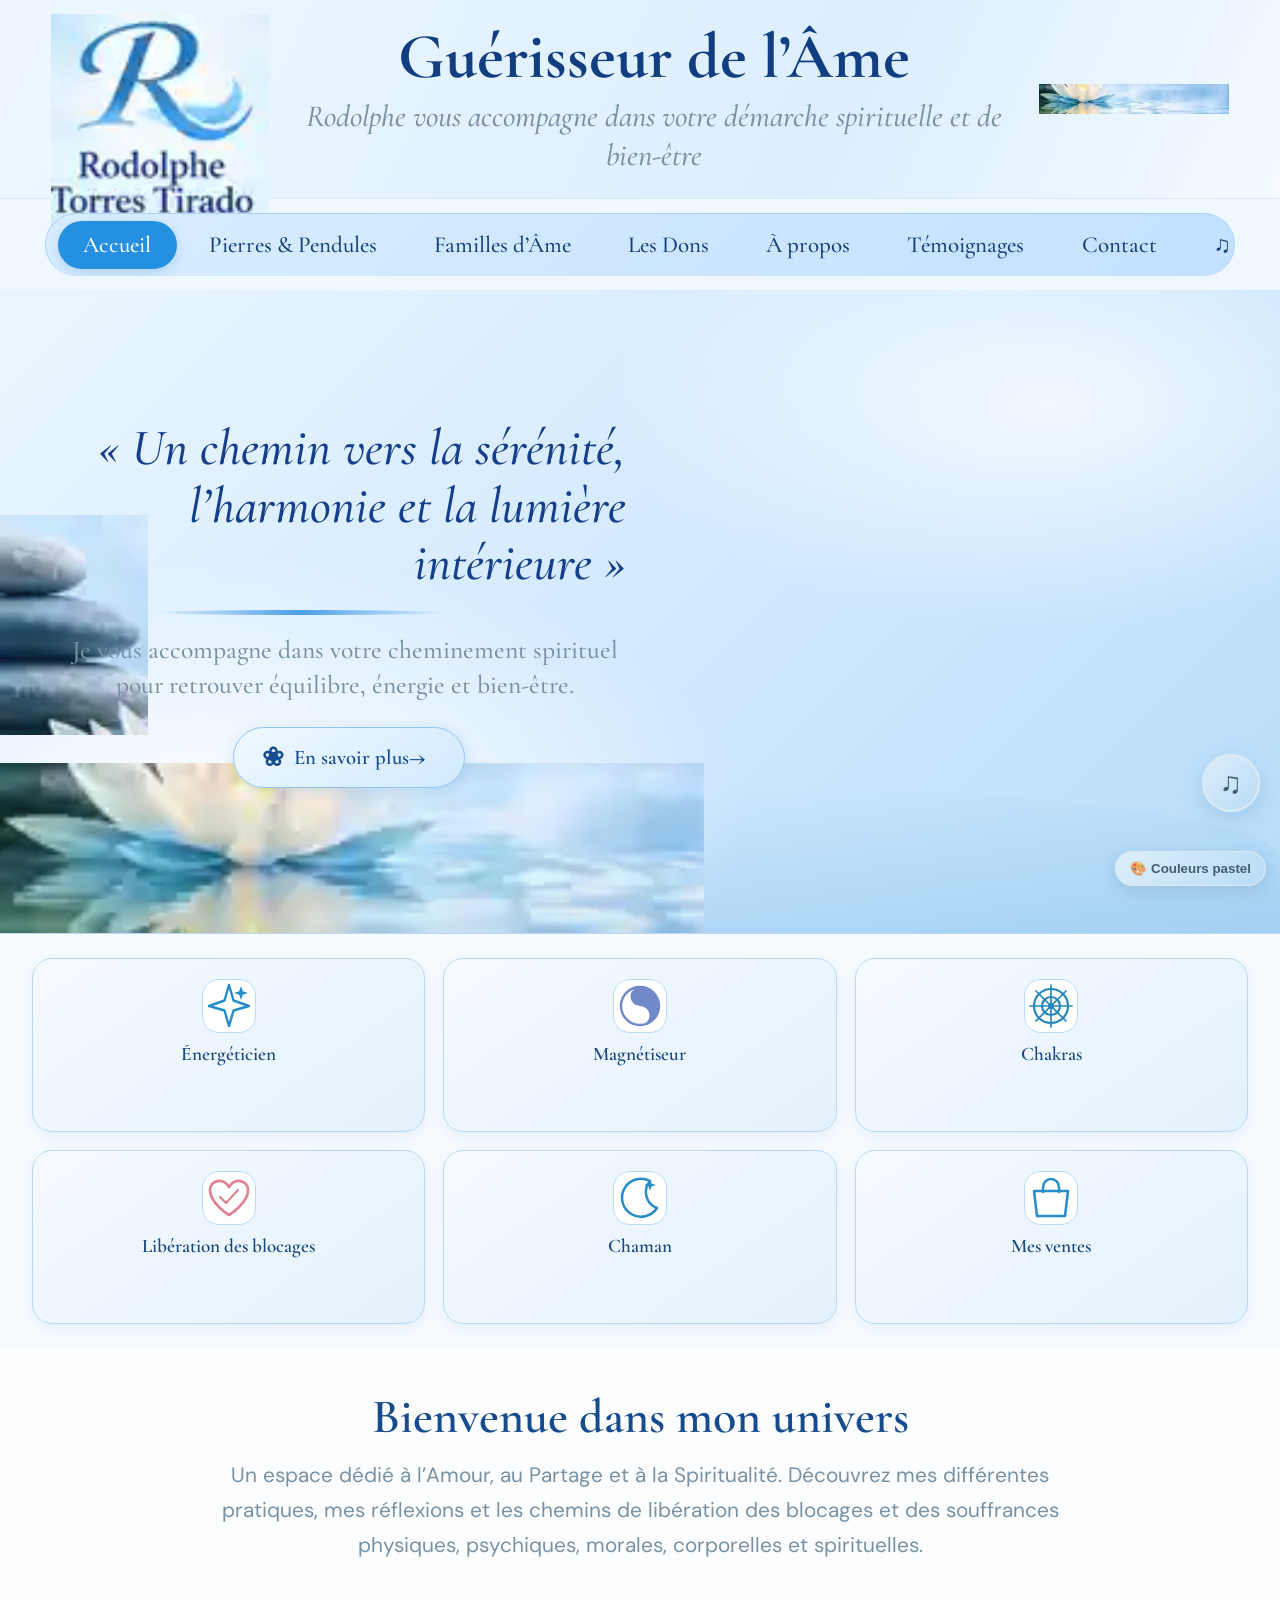
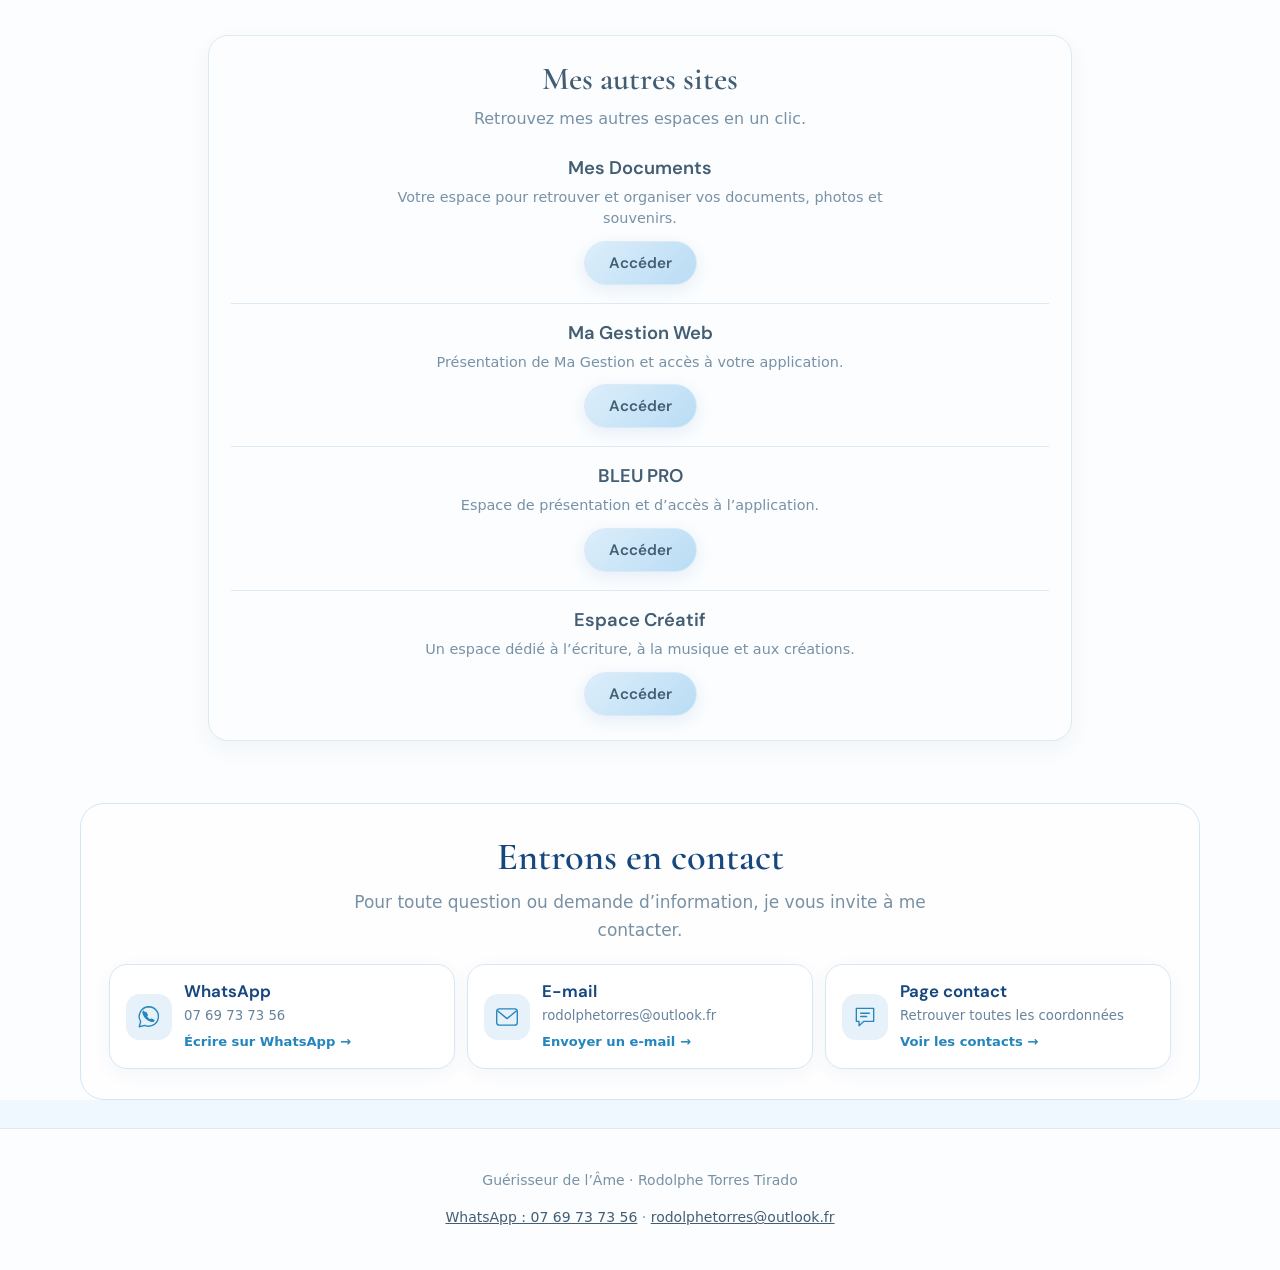
==== index.html @ 738263b4 "Supprimer le trait sous la navigation d’accueil" ====
<!doctype html>
<html lang="fr">
<head>
  <meta charset="utf-8">
  <meta name="viewport" content="width=device-width, initial-scale=1, viewport-fit=cover">
  <meta name="theme-color" content="#e8f4ff">
  <title>Guérisseur de l’Âme — Rodolphe Torres Tirado</title>
  <meta name="description" content="Rodolphe Torres Tirado — accompagnement énergétique et spirituel, magnétisme, chakras et libération des blocages.">
  <link rel="preconnect" href="https://fonts.googleapis.com">
  <link rel="preconnect" href="https://fonts.gstatic.com" crossorigin>
  <link href="https://fonts.googleapis.com/css2?family=Cormorant+Garamond:wght@400;500;600;700&family=DM+Sans:wght@400;500;600;700&display=swap" rel="stylesheet">
  <style>
:root{--bg:#f7fafc;--p1:#eaf3fa;--p2:#d6e8f6;--p3:#b9d6ee;--card:#fff;--tx:#46535e;--mu:#7a8c9a;--bd:#dde8f0;--dk:#3a4955}
*{box-sizing:border-box}html{scroll-behavior:smooth}
body{margin:0;font:17px/1.65 -apple-system,system-ui,"Segoe UI",sans-serif;color:var(--tx);background:var(--bg)}
h1,h2,h3{font-family:Georgia,"Times New Roman",serif;color:var(--tx);line-height:1.2;font-weight:600}
h1{font-size:2.1rem;margin:.2em 0 .4em}h2{font-size:1.6rem}h3{font-size:1.25rem;margin:.2em 0}
.lead{font-family:Georgia,"Times New Roman",serif;font-style:italic;font-size:1.3rem;color:var(--mu)}
.top{position:sticky;top:0;z-index:5;display:flex;align-items:center;gap:10px;padding:8px 14px;background:rgba(255,255,255,.95);border-bottom:1px solid var(--bd)}
.top img{height:46px;width:auto;display:block;flex:none}
.top nav{display:flex;gap:6px;overflow-x:auto;white-space:nowrap;scrollbar-width:none}
.top nav a{flex:none;padding:6px 14px;border-radius:999px;background:var(--p1);color:var(--tx);text-decoration:none;font-size:14px}
.top nav a:hover{background:var(--p3)}
.hero{text-align:center;padding:44px 20px 52px;background:linear-gradient(180deg,var(--p2),var(--p1))}
.herologo{width:min(80%,320px);height:auto;display:block;margin:0 auto 14px;background:#fff;border-radius:18px;padding:10px}
.hero h1{font-size:clamp(1.9rem,6vw,2.8rem)}
.hero .lead{max-width:640px;margin:10px auto}
.lotus{color:var(--mu);font-size:1.8rem}
.pastilles{display:flex;flex-wrap:wrap;justify-content:center;gap:18px;margin:30px auto;max-width:900px}
.pastille{width:130px;text-decoration:none;color:var(--tx);font-family:Georgia,serif;font-size:1.1rem;font-weight:600;line-height:1.15}
.pastille span{display:flex;align-items:center;justify-content:center;width:96px;height:96px;margin:0 auto 8px;border-radius:50%;font-size:2.3rem;color:var(--dk);background:var(--p3);border:4px solid #fff;box-shadow:0 4px 14px rgba(58,73,85,.12)}
.btn{display:inline-block;padding:12px 28px;border-radius:999px;background:var(--p3);color:var(--dk);text-decoration:none;font-weight:600;font-size:1.05rem}
.contactbar{display:inline-flex;flex-wrap:wrap;gap:6px 22px;justify-content:center;background:#fff;border:1px solid var(--bd);border-radius:20px;padding:12px 24px;margin-top:22px;font-size:1rem}
.contactbar a{color:var(--tx);text-decoration:none}
.closing{margin-top:30px;color:var(--tx);font-family:Georgia,serif;font-style:italic;font-size:1.5rem}
.wrap{max-width:820px;margin:0 auto;padding:28px 18px 50px}
.card{background:var(--card);border:1px solid var(--bd);border-radius:16px;padding:18px 20px;margin:14px 0}
.grid{display:grid;grid-template-columns:repeat(auto-fill,minmax(250px,1fr));gap:12px}
.grid .card{margin:0}
.band{background:var(--p1);border:1px solid var(--bd);color:var(--tx);border-radius:20px;padding:18px 22px;margin:18px 0}
.band h2,.band h3{color:var(--tx)}
.center{text-align:center}
a{color:var(--dk)}
footer{text-align:center;color:var(--mu);font-size:14px;padding:26px 16px;border-top:1px solid var(--bd);background:var(--bg)}
footer a{color:var(--tx)}

.color-system{max-width:820px;margin:28px auto;padding:22px;background:var(--card);border:1px solid var(--bd);border-radius:20px}.color-system h2{margin:0 0 8px}.color-system p{margin:0 0 14px;color:var(--mu)}.color-system label{display:block;margin:10px 0 4px;font-size:14px;color:var(--tx)}.color-system input{width:100%;max-width:360px;padding:10px 12px;border:1px solid var(--bd);border-radius:10px;font:inherit}.color-system button{padding:10px 16px;border:0;border-radius:999px;background:var(--p3);color:var(--dk);font:inherit;font-weight:600;cursor:pointer}.color-system button:hover{filter:brightness(.96)}.color-system #sign-out{margin-top:10px}.swatches{display:flex;gap:12px;margin-top:6px}.swatch{width:38px;height:38px;border:2px solid transparent;border-radius:50%;background:var(--swatch);cursor:pointer}.swatch:hover{transform:scale(1.08)}.swatch[aria-pressed="true"]{border-color:var(--dk)}.system-status{margin-top:12px;font-size:14px;color:var(--mu)}


/* Identité visuelle pastel approuvée — présentation uniquement, sans retirer le contenu. */
body{background:radial-gradient(ellipse at 12% 5%,#fff 0%,#f2f8ff 38%,#e8f4fd 100%);color:var(--tx)}
.top{padding:10px clamp(12px,3vw,34px);gap:18px;background:rgba(250,253,255,.96);border-bottom:1px solid #d6e8f6;box-shadow:0 4px 18px rgba(48,91,130,.06)}
.top img{height:52px;max-width:84px;object-fit:contain}
.top nav{gap:8px;align-items:center}
.top nav a{padding:9px 16px;border:1px solid transparent;transition:background .18s,transform .18s,border-color .18s}
.top nav a:hover{background:#c9e3f8;border-color:#b9d8f2;transform:translateY(-1px)}
.hero{position:relative;overflow:hidden;padding:clamp(34px,6vw,72px) 20px 58px;background:radial-gradient(ellipse at 8% 88%,rgba(255,255,255,.95),transparent 30%),radial-gradient(ellipse at 95% 15%,rgba(255,255,255,.8),transparent 30%),linear-gradient(180deg,#d9edfc 0%,#edf7ff 58%,#dceffc 100%);border-bottom:1px solid #cfe5f6}
.hero h1{font-family:"Cormorant Garamond",Georgia,serif;font-size:clamp(2.4rem,7vw,4.4rem);color:#164d8b;letter-spacing:.01em}
.hero-sous-titre{font-family:"Cormorant Garamond",Georgia,serif!important;color:#285d98!important}
.hero .lead{font-size:clamp(1.2rem,3vw,1.65rem);color:#426d98}
.herologo{width:min(72%,350px);max-height:140px;object-fit:contain;background:transparent;border-radius:0;padding:0;filter:drop-shadow(0 5px 8px rgba(43,99,150,.08))}
.lotus{font-size:2.5rem;color:#3d91cf;text-shadow:0 3px 12px rgba(72,150,210,.16)}
.pastilles{gap:16px;margin:30px auto}
.pastille{width:142px;color:#245a8e;transition:transform .18s}
.pastille:hover{transform:translateY(-4px)}
.pastille span{width:102px;height:102px;font-size:2.5rem;color:#2479b8;background:linear-gradient(145deg,#fff,#d8ecfb);border:1px solid #b9dafa;box-shadow:0 8px 22px rgba(47,113,166,.12)}
.btn,.duo-btn{background:linear-gradient(135deg,#d7edfc,#b9dcf5);border:1px solid #a9d2f3;box-shadow:0 5px 16px rgba(43,112,171,.10);transition:transform .18s,box-shadow .18s}
.btn:hover,.duo-btn:hover{transform:translateY(-2px);box-shadow:0 8px 20px rgba(43,112,171,.16)}
.contactbar{border-color:#d5e8f6;box-shadow:0 6px 20px rgba(45,99,145,.06)}
.card,.band,.duo-card,.color-system{border-radius:24px;box-shadow:0 8px 24px rgba(44,91,133,.07)}
.card{border-color:#d9eaf6}
.band{background:linear-gradient(135deg,#edf7ff,#e2f1fc)}
.wrap h1{font-family:"Cormorant Garamond",Georgia,serif;color:#20578e;font-size:clamp(2.3rem,5vw,3.3rem)}
.wrap .lead{color:#5d83a6}
footer{background:rgba(246,251,255,.94);border-color:#d5e8f6}

/* Pop-up Mon Espace Musique */
.music-float{position:fixed;right:18px;bottom:82px;z-index:10001;width:62px;height:62px;border:2px solid #fff;border-radius:50%;background:linear-gradient(145deg,#4ba4e6,#1678c8);color:#fff;font-size:32px;line-height:1;box-shadow:0 7px 22px rgba(32,115,187,.3);cursor:pointer;display:grid;place-items:center}
.music-float:hover{transform:translateY(-2px);filter:brightness(1.04)}
.music-modal[hidden]{display:none}
.music-modal{position:fixed;inset:0;z-index:10002;display:grid;place-items:center;padding:18px}
.music-backdrop{position:absolute;inset:0;width:100%;height:100%;border:0;background:rgba(35,67,100,.42);backdrop-filter:blur(3px);cursor:pointer}
.music-modal-card{position:relative;z-index:1;width:min(760px,100%);max-height:min(90vh,900px);overflow:auto;border:1px solid #b9d8f1;border-radius:28px;background:linear-gradient(145deg,#f8fcff,#e4f2ff);box-shadow:0 24px 70px rgba(22,67,112,.3);padding:22px}
.music-modal-head{display:flex;align-items:center;justify-content:space-between;gap:12px;padding-bottom:14px;border-bottom:1px solid #c9e1f6}
.music-modal-head h2{margin:0;font:700 clamp(1.4rem,4vw,2rem)/1.2 "Cormorant Garamond",Georgia,serif;color:#174e8a}
.music-modal-head h2 span{color:#268bd1;font-size:1.35em;margin-right:8px}
.music-close{flex:none;width:42px;height:42px;border:0;border-radius:50%;background:#77b7e9;color:#fff;font-size:30px;line-height:1;cursor:pointer}
.music-modal-subtitle{text-align:center;margin:14px 0;color:#315f91;font:italic 1.2rem "Cormorant Garamond",Georgia,serif}
.music-modal-frame{display:block;width:100%;height:min(62vh,600px);min-height:360px;border:1px solid #d2e5f5;border-radius:18px;background:#fff}
.music-modal-footer{display:flex;justify-content:center;padding-top:16px}
.music-modal-link{display:inline-block;padding:12px 22px;border-radius:999px;background:#c9e4f8;color:#1f5a91;text-decoration:none;font-weight:600;border:1px solid #b3d8f2}
.music-modal-link:hover{background:#b9dcf5}
body.music-modal-open{overflow:hidden}
@media(max-width:700px){.top{align-items:flex-start;flex-direction:column;gap:8px}.top img{height:42px}.top nav{width:100%;padding-bottom:3px}.top nav a{padding:7px 12px;font-size:13px}.hero{padding:30px 14px 40px}.music-float{right:14px;bottom:78px;width:56px;height:56px}.music-modal{padding:10px}.music-modal-card{padding:14px;border-radius:20px}.music-modal-frame{height:62vh;min-height:300px}.music-modal-head h2{font-size:1.35rem}}

/* Recomposition fidèle à la maquette d’origine : lotus, accueil à gauche, nom intégré au logo. */
.top{display:flex;flex-direction:row;align-items:center;justify-content:space-between;gap:20px;padding:10px clamp(14px,3vw,42px);background:#f8fcff;border-bottom:1px solid #cfe4f6;box-shadow:none}
.top .brand-lockup{display:block;flex:0 0 auto;line-height:0}
.top .brand-lockup img{display:block;width:clamp(210px,23vw,300px);height:auto;max-width:100%;object-fit:contain}
.top nav{flex:1;justify-content:flex-end;gap:8px;overflow-x:auto}
.top nav a{padding:9px 16px;border:1px solid #d5e7f7;background:#f3f8ff;color:#143f77;font-family:"Cormorant Garamond",Georgia,serif;font-size:16px;box-shadow:0 2px 6px rgba(49,104,161,.08)}
.top nav a:first-child{background:#3996df;color:#fff;border-color:#3996df}
.hero-main{position:relative;isolation:isolate;overflow:hidden;padding:0 0 34px;background:#eaf6ff;border-bottom:1px solid #c6e2f5;text-align:center}
.hero-scenery{position:absolute;inset:0;z-index:-1;overflow:hidden}
.hero-scenery img{width:100%;height:100%;object-fit:cover;object-position:center 45%;opacity:.94}
.hero-title{position:relative;padding:14px 18px 0;background:linear-gradient(180deg,rgba(248,252,255,.92),rgba(248,252,255,.12))}
.hero-title h1{margin:0;color:#153e77;font:500 clamp(2.6rem,6.5vw,5.1rem)/1.08 "Cormorant Garamond",Georgia,serif;letter-spacing:-.02em}
.hero-title .hero-sous-titre{margin:8px 0 0;color:#143f77;font:italic 500 clamp(1.25rem,3vw,2.1rem)/1.3 "Cormorant Garamond",Georgia,serif}
.hero-layout{display:grid;grid-template-columns:minmax(0,1.15fr) minmax(0,.85fr);gap:20px;align-items:start;max-width:1480px;margin:0 auto;padding:0 clamp(20px,4vw,60px)}
.welcome-panel{padding:clamp(20px,3.8vw,54px) 0 0;text-align:left}
.welcome-panel h2{display:flex;align-items:center;gap:14px;margin:0 0 8px;color:#153f7c;font:500 clamp(2.5rem,5vw,4.2rem)/1.1 "Cormorant Garamond",Georgia,serif}
.welcome-lotus{font-size:.72em;color:#3d9bdb}
.welcome-panel>p{margin:0 0 22px;color:#143f77;font:italic 500 clamp(1.25rem,2.6vw,2rem)/1.35 "Cormorant Garamond",Georgia,serif}
.service-cards{display:grid;grid-template-columns:repeat(4,minmax(0,1fr));gap:12px}
.service-card{min-height:150px;display:flex;flex-direction:column;align-items:center;justify-content:center;gap:8px;padding:12px 8px;border:1px solid #9dcaf3;border-radius:20px;background:rgba(250,253,255,.86);color:#153f7c;text-align:center;text-decoration:none;font:500 clamp(1rem,1.8vw,1.45rem)/1.15 "Cormorant Garamond",Georgia,serif;box-shadow:none}
.service-card:hover{background:#fff;border-color:#5ba9e8}
.service-symbol{display:flex;align-items:center;justify-content:center;width:78px;height:78px;color:#168cc8;font-size:3.3rem;line-height:1}
.yin-symbol{color:#174c9c}.chakra-symbol{color:#267fce}.spiral-symbol{color:#349bd5;font-size:4rem}
.hero-extra-links{display:flex;flex-wrap:wrap;gap:10px;margin-top:16px}
.hero-extra-links a{padding:6px 14px;border:1px solid #b7d9f3;border-radius:999px;background:rgba(255,255,255,.8);color:#174e8a;text-decoration:none;font-size:14px}
.hero-quote{padding:clamp(32px,8vw,110px) 0 0;text-align:right}
.hero-quote p{margin:0;color:#153f77;font:italic 500 clamp(1.7rem,3.5vw,3rem)/1.25 "Cormorant Garamond",Georgia,serif}
.hero-main .contactbar{margin-top:24px;background:rgba(252,254,255,.88);border-color:#b9d8f1;box-shadow:none}
.hero-main .closing{margin:22px 18px 0;color:#174e8a;font:italic 500 clamp(1.25rem,3vw,2.2rem)/1.25 "Cormorant Garamond",Georgia,serif}
.music-modal-card{width:min(650px,100%);padding:0;overflow:hidden;border:1px solid #9dcaf3;border-radius:24px;background:#f8fcff;box-shadow:0 18px 48px rgba(32,87,143,.22)}
.music-modal-head{padding:14px 20px;background:#e0efff;border:0}
.music-modal-head h2{color:#1264bc;font-size:clamp(1.45rem,4vw,2.2rem)}
.music-close{background:#1559a3;width:40px;height:40px}
.music-popup-intro{display:grid;grid-template-columns:150px 1fr;gap:20px;align-items:center;margin:14px 18px;padding:0;background:#fff;border-radius:16px}
.music-popup-intro img{display:block;width:150px;height:150px;object-fit:cover;border-radius:6px}
.music-popup-intro p{margin:0;padding:12px;color:#153f77;text-align:center;font:italic 500 clamp(1.25rem,3vw,2rem)/1.25 "Cormorant Garamond",Georgia,serif}
.music-modal-frame{width:calc(100% - 36px);height:250px;min-height:220px;margin:0 18px;border:0;border-radius:12px;background:#fff}
.music-modal-slogan{margin:14px 20px 0;padding:12px 0;border-top:1px solid #c6e2f5;border-bottom:1px solid #c6e2f5;color:#153f77;text-align:center;font:italic 500 1.25rem "Cormorant Garamond",Georgia,serif}
.music-modal-slogan span{display:block;margin-top:5px;color:#3c9bdb;font-size:1.6rem}
.music-modal-footer{padding:14px}
.music-modal-link{padding:9px 22px;background:#fff;border-color:#4b9fe0;color:#1559a3;cursor:pointer}
@media(max-width:900px){.top{align-items:flex-start;flex-direction:column;gap:8px}.top .brand-lockup img{width:min(260px,80vw)}.top nav{width:100%;justify-content:flex-start}.hero-layout{grid-template-columns:1fr;gap:0}.welcome-panel{padding-top:22px}.hero-quote{padding:20px 0 0;text-align:center}.hero-quote p br{display:none}.service-cards{grid-template-columns:repeat(2,minmax(0,1fr))}.service-card{min-height:125px}.hero-scenery img{object-position:30% center}}
@media(max-width:520px){.hero-title{padding-top:20px}.hero-title h1{font-size:2.6rem}.hero-title .hero-sous-titre{font-size:1.35rem}.hero-layout{padding:0 15px}.welcome-panel h2{font-size:2.7rem}.welcome-panel>p{font-size:1.35rem}.service-symbol{width:58px;height:58px;font-size:2.6rem}.service-card{min-height:112px;border-radius:15px}.hero-quote p{font-size:1.65rem}.music-modal{padding:8px}.music-modal-card{border-radius:18px}.music-modal-head{padding:12px}.music-popup-intro{grid-template-columns:94px 1fr;gap:8px;margin:10px}.music-popup-intro img{width:94px;height:94px}.music-popup-intro p{font-size:1.18rem;padding:6px}.music-modal-frame{width:calc(100% - 20px);height:220px;min-height:180px;margin:0 10px}.music-modal-slogan{font-size:1.05rem;margin:10px 12px 0}}

/* Reconstruction basée sur la maquette photographique bleue d’origine. */
body{background:#e8f4ff;color:#143d78}
.brand-header{display:grid;grid-template-columns:210px minmax(0,1fr) 190px;align-items:center;gap:22px;padding:12px clamp(18px,4vw,60px);background:linear-gradient(115deg,#eef7ff,#dceeff 65%,#f4faff);border-bottom:1px solid #b8d8f6}
.brand-mark{display:block;width:190px;height:190px;max-height:190px;line-height:0}
.brand-mark img{width:100%;height:100%;object-fit:contain;display:block}
.brand-heading{text-align:center}
.brand-heading h1{margin:0;color:#113e80;font:700 clamp(2.4rem,5vw,4.6rem)/1.05 "Cormorant Garamond",Georgia,serif}
.brand-heading p{margin:8px 0 0;color:#164b91;font:italic 500 clamp(1.25rem,2.7vw,2.2rem)/1.25 "Cormorant Garamond",Georgia,serif}
.brand-lotus{width:185px;height:92px;object-fit:cover;object-position:left center;mix-blend-mode:multiply;border-radius:10px}
.site-nav{display:flex;align-items:center;justify-content:space-around;gap:6px;margin:12px clamp(14px,3.5vw,52px);padding:8px;border:1px solid #a8d1fa;border-radius:999px;background:linear-gradient(135deg,#d9edff,#c2e0ff);box-shadow:0 6px 18px rgba(32,105,182,.12);overflow-x:auto;white-space:nowrap}
.site-nav a{flex:none;padding:10px clamp(12px,2vw,26px);border-radius:999px;color:#143d78;text-decoration:none;font:500 clamp(1rem,1.8vw,1.45rem) "Cormorant Garamond",Georgia,serif}
.site-nav a.active{background:#258fe0;color:white;box-shadow:0 4px 12px rgba(24,113,193,.2)}
.site-nav a:hover{background:#eaf5ff}
.construction-banner{margin:12px clamp(14px,3.5vw,52px);padding:14px 18px;border-radius:20px;background:#c7e2ff;color:#103e80;text-align:center;font:500 clamp(1rem,2vw,1.3rem) "Cormorant Garamond",Georgia,serif}
.hero-main{position:relative;isolation:isolate;overflow:hidden;padding:0;min-height:500px;background:linear-gradient(130deg,#d3eaff 0%,#e8f5ff 50%,#c6e4ff 100%);border-bottom:1px solid #b9d8f6}
.hero-main:before{content:"";position:absolute;inset:0;z-index:-2;background:radial-gradient(ellipse at 30% 20%,rgba(255,255,255,.92),transparent 40%),radial-gradient(ellipse at 85% 50%,rgba(111,180,236,.24),transparent 44%),linear-gradient(180deg,#eaf5ff,#b8ddff)}
.hero-main:after{content:"";position:absolute;left:0;right:0;bottom:0;height:150px;z-index:-1;background:linear-gradient(180deg,transparent,rgba(81,163,220,.2));border-radius:50% 50% 0 0}
.hero-scene-images{position:absolute;inset:0;z-index:-1;pointer-events:none}
.scene-stones{position:absolute;left:0;top:24%;width:130px;height:190px;object-fit:cover;object-position:left center;opacity:.95}
.scene-lotus{position:absolute;left:0;bottom:0;width:min(56vw,780px);height:145px;object-fit:cover;object-position:left bottom;opacity:.95}
.hero-content{display:grid;grid-template-columns:minmax(0,1fr) minmax(280px,.82fr);gap:30px;align-items:center;max-width:1450px;min-height:500px;margin:0 auto;padding:36px clamp(22px,5vw,72px) 140px}
.hero-copy{text-align:center;max-width:760px;margin:0 auto}
.hero-quote{margin:0;color:#153f8b;font:italic 500 clamp(2rem,4.3vw,3.8rem)/1.18 "Cormorant Garamond",Georgia,serif}
.quote-underline{width:42%;height:5px;margin:20px auto;background:linear-gradient(90deg,transparent,#4b9fe9,transparent);border-radius:50%}
.hero-description{margin:18px 0 24px;color:#143f7b;font:500 clamp(1.15rem,2.2vw,1.8rem)/1.4 "Cormorant Garamond",Georgia,serif}
.hero-learn{display:inline-flex;align-items:center;padding:14px 28px;border:1px solid #8fc4f7;border-radius:999px;background:linear-gradient(145deg,#eff8ff,#d2eaff);color:#164d91;text-decoration:none;font:600 1.25rem "Cormorant Garamond",Georgia,serif;box-shadow:0 5px 16px rgba(41,117,185,.18)}
.hero-learn span{font-size:1.6rem;margin-right:10px}
.hero-music-callout{align-self:center;text-align:center;padding:24px;border:1px solid #b5d9fa;border-radius:26px;background:rgba(235,246,255,.68);box-shadow:0 10px 24px rgba(37,103,166,.08)}
.hero-music-callout p{margin:0 0 16px;color:#16478c;font:italic 500 1.8rem/1.3 "Cormorant Garamond",Georgia,serif}
.music-inline-open{padding:12px 20px;border:1px solid #9acaf5;border-radius:999px;background:#d7ebff;color:#164d91;font:600 1rem "Cormorant Garamond",Georgia,serif;cursor:pointer}
.service-section{display:grid;grid-template-columns:repeat(4,minmax(0,1fr));gap:16px;margin:0;padding:24px clamp(16px,3.5vw,52px);background:linear-gradient(180deg,#eaf5ff,#dceeff)}
.service-card{display:flex;flex-direction:row;align-items:center;gap:16px;min-height:135px;padding:18px;border:1px solid #bddcff;border-radius:24px;background:linear-gradient(145deg,#eef7ff,#dceeff);color:#123f83;text-decoration:none;box-shadow:0 4px 14px rgba(40,108,177,.07)}
.service-card:hover{background:#f7fbff;border-color:#86bff3;transform:translateY(-2px)}
.service-icon{flex:none;width:72px;text-align:center;color:#238fd4;font-size:3.4rem;line-height:1}
.service-card:nth-child(2) .service-icon{color:#8e9be9}.service-card:nth-child(3) .service-icon{color:#173e9b}.service-card:nth-child(4) .service-icon{color:#3a9fe1;font-size:4rem}
.service-title{display:block;font:600 clamp(1.15rem,2vw,1.65rem)/1.15 "Cormorant Garamond",Georgia,serif}
.service-description{display:block;margin-top:6px;color:#174b8d;font:500 clamp(.95rem,1.5vw,1.2rem)/1.2 "Cormorant Garamond",Georgia,serif}
.service-extra{min-height:90px;justify-content:center}
.music-float{right:18px;top:310px;bottom:auto;width:68px;height:68px;border:3px solid #fff;background:linear-gradient(145deg,#44a6ed,#1674ca);font-size:35px;box-shadow:0 8px 22px rgba(22,112,192,.35)}
.music-float:after{content:"";position:absolute;left:-100px;top:20px;width:75px;height:30px;border-top:3px solid #278de1;border-radius:50%;transform:rotate(-18deg)}
.music-modal-card{width:min(650px,100%);padding:0;overflow:hidden;border:1px solid #a8d1f6;border-radius:24px;background:#f8fcff;box-shadow:0 20px 60px rgba(20,77,142,.3)}
.music-modal-head{padding:14px 20px;background:linear-gradient(90deg,#dceeff,#f3f9ff);border-bottom:1px solid #c6e2fb}
.music-modal-head h2{color:#123f84;font:700 clamp(1.45rem,3.5vw,2.15rem)/1.2 "Cormorant Garamond",Georgia,serif}
.music-modal-head h2 span{color:#1e8fe0}
.music-close{background:#7db9ef;color:#fff}
.music-modal-subtitle{margin:14px;color:#164b90;font:italic 500 1.3rem "Cormorant Garamond",Georgia,serif}
.music-track-preview{display:grid;grid-template-columns:150px minmax(0,1fr);gap:18px;align-items:center;margin:14px 18px;padding:12px;border-radius:16px;background:#fff}
.music-track-preview img{width:150px;height:150px;object-fit:cover;border-radius:12px}
.music-track-preview h3{margin:0;color:#123f84;font:700 1.6rem "Cormorant Garamond",Georgia,serif}
.music-track-preview p{margin:4px 0 12px;color:#164b90;font:1rem "Cormorant Garamond",Georgia,serif}
.track-line{height:6px;border-radius:999px;background:#d4e5f7;overflow:hidden}.track-line span{display:block;width:24%;height:100%;border-radius:999px;background:#278fe1}
.track-time{display:flex;justify-content:space-between;margin-top:5px;color:#123f84;font-size:12px}
.music-modal-frame{width:calc(100% - 36px);height:220px;min-height:180px;margin:0 18px;border:1px solid #c7e0f7;border-radius:14px;background:#fff}
.music-modal-footer{padding:14px;background:#e0efff}
.music-modal-link{padding:10px 20px;background:#d1e8ff;border-color:#a9d2f5;color:#164d91;font:500 1.15rem "Cormorant Garamond",Georgia,serif}
@media(max-width:1000px){.brand-header{grid-template-columns:150px minmax(0,1fr) 120px;gap:12px;padding:10px 16px}.brand-mark{width:145px;height:145px}.brand-lotus{width:120px;height:70px}.site-nav{justify-content:flex-start}.hero-content{grid-template-columns:1fr minmax(260px,.8fr);gap:16px;padding-left:22px;padding-right:22px}.service-section{grid-template-columns:repeat(2,minmax(0,1fr))}}
@media(max-width:650px){.brand-header{grid-template-columns:92px minmax(0,1fr);gap:10px;padding:8px 12px}.brand-mark{width:90px;height:90px}.brand-heading h1{font-size:2rem}.brand-heading p{font-size:1.1rem}.brand-lotus{display:none}.site-nav{margin:8px 10px;padding:5px}.site-nav a{font-size:1rem;padding:8px 13px}.construction-banner{margin:8px 10px;padding:10px;border-radius:14px;font-size:.95rem}.hero-content{grid-template-columns:1fr;min-height:600px;padding:32px 16px 140px}.hero-quote{font-size:2.1rem}.hero-description{font-size:1.25rem}.hero-music-callout{max-width:340px;margin:0 auto;padding:16px}.hero-music-callout p{font-size:1.45rem}.scene-stones{width:70px;height:110px;top:auto;bottom:110px}.scene-lotus{width:100%;height:100px}.service-section{grid-template-columns:1fr 1fr;gap:10px;padding:14px 10px}.service-card{min-height:115px;flex-direction:column;gap:6px;padding:12px 8px;text-align:center;border-radius:18px}.service-icon{width:auto;font-size:2.5rem}.service-title{font-size:1.15rem}.service-description{font-size:.9rem}.service-extra{min-height:85px}.music-float{top:auto;bottom:22px;right:14px;width:58px;height:58px}.music-float:after{display:none}.music-modal{padding:8px}.music-modal-card{border-radius:18px}.music-modal-head{padding:12px}.music-track-preview{grid-template-columns:85px minmax(0,1fr);gap:10px;margin:10px;padding:8px}.music-track-preview img{width:85px;height:85px}.music-track-preview h3{font-size:1.2rem}.music-track-preview p{font-size:.85rem;margin-bottom:8px}.music-modal-frame{width:calc(100% - 20px);height:210px;min-height:170px;margin:0 10px}.music-modal-footer{padding:10px}}


/* Lecteur intégré dans le visuel d'accueil — maquette de référence */
.hero-player{align-self:center;position:relative;z-index:2;width:100%;max-width:620px;margin:0 auto;border:1px solid #b7d7f4;border-radius:26px;background:rgba(255,255,255,.94);box-shadow:0 12px 30px rgba(27,83,145,.24);overflow:hidden}
.hero-player-head{display:flex;align-items:center;gap:16px;padding:14px 22px;background:linear-gradient(90deg,#f7fbff,#e7f2ff);border-bottom:1px solid #d5e6f7}
.hero-player-note{font-size:42px;line-height:1;color:#123f91}
.hero-player-head h2{flex:1;margin:0;color:#123f84;font:700 clamp(1.45rem,2.7vw,2.1rem)/1.1 "Cormorant Garamond",Georgia,serif}
.hero-player-close{width:38px;height:38px;border:0;border-radius:50%;background:#79b9ec;color:#fff;font-size:28px;line-height:1;cursor:pointer}
.hero-player-subtitle{text-align:center;margin:12px 8px;color:#153f83;font:italic 500 1.3rem "Cormorant Garamond",Georgia,serif}
.hero-player-track{display:grid;grid-template-columns:160px minmax(0,1fr);gap:22px;align-items:center;padding:8px 22px 18px;background:#fff}
.hero-player-track>img{width:160px;height:160px;object-fit:cover;border-radius:14px}
.hero-player-details h3{margin:0;color:#123f84;font:700 1.6rem "Cormorant Garamond",Georgia,serif}
.hero-player-details>p{margin:2px 0 16px;color:#164b90;font:1rem "Cormorant Garamond",Georgia,serif}
.hero-player-progress{height:7px;border-radius:99px;background:#d9e7f7;overflow:hidden}
.hero-player-progress span{display:block;width:24%;height:100%;border-radius:99px;background:#258be0}
.hero-player-time{display:flex;justify-content:space-between;margin-top:6px;color:#123f84;font-size:13px}
.hero-player-controls{display:flex;align-items:center;justify-content:space-between;gap:8px;margin-top:12px}
.hero-player-controls button{border:0;background:transparent;color:#12448e;font-size:23px;cursor:pointer;padding:4px}
.hero-player-controls .hero-player-play{width:70px;height:70px;border-radius:50%;background:linear-gradient(145deg,#3299e5,#176dc1);color:white;font-size:30px;box-shadow:0 5px 12px rgba(28,111,190,.25)}
.hero-player-link{display:block;padding:13px 18px;text-align:center;background:#dcecff;color:#123f84;text-decoration:none;font:600 1.15rem "Cormorant Garamond",Georgia,serif}
.hero-player-link:hover{background:#c9e2fb}
@media(max-width:1000px){.hero-content{grid-template-columns:minmax(0,1fr) minmax(300px,.95fr);gap:18px}}
@media(max-width:650px){.hero-content{grid-template-columns:1fr;min-height:auto;padding:28px 14px 150px;gap:28px}.hero-player{max-width:100%;border-radius:20px}.hero-player-head{padding:10px 14px;gap:10px}.hero-player-note{font-size:32px}.hero-player-subtitle{font-size:1.15rem}.hero-player-track{grid-template-columns:90px minmax(0,1fr);gap:12px;padding:8px 12px 14px}.hero-player-track>img{width:90px;height:90px}.hero-player-details h3{font-size:1.2rem}.hero-player-details>p{font-size:.9rem;margin-bottom:8px}.hero-player-controls{gap:2px;margin-top:8px}.hero-player-controls button{font-size:17px;padding:2px}.hero-player-controls .hero-player-play{width:48px;height:48px;font-size:22px}.hero-player-link{font-size:1rem;padding:11px}}


/* Ajustements précis selon la capture de référence fournie */
.brand-header{grid-template-columns:245px minmax(0,1fr) 230px;min-height:230px;padding:12px clamp(22px,4vw,60px);gap:28px}
.brand-mark{width:230px;height:190px;padding-right:24px;border-right:2px solid #2d7fbd}
.brand-mark img{width:100%;height:100%;object-fit:contain}
.brand-heading{text-align:left;padding-left:4px}
.brand-heading h1{font-size:clamp(2.6rem,5.4vw,5.1rem);white-space:nowrap}
.brand-heading p{font-size:clamp(1.35rem,2.7vw,2.35rem);white-space:nowrap}
.brand-lotus{width:220px;height:180px;object-fit:contain;mix-blend-mode:normal;border-radius:0}
.site-nav{margin:14px clamp(18px,3.5vw,52px);padding:7px 12px;justify-content:space-between}
.site-nav a{padding:10px clamp(14px,2vw,28px);font-size:clamp(1.05rem,1.8vw,1.5rem)}
.hero-main{min-height:520px;background:linear-gradient(180deg,#eff8ff 0%,#dceeff 65%,#8bc5e8 100%)}
.hero-content{grid-template-columns:minmax(0,1fr) minmax(0,1fr);gap:28px;min-height:520px;padding:28px clamp(32px,5vw,82px) 118px}
.hero-copy{text-align:left;max-width:680px;margin:0}
.hero-quote{font-size:clamp(2.2rem,4vw,3.6rem);line-height:1.12}
.quote-underline{width:52%;margin:18px 0 18px 16%}
.hero-description{text-align:center;font-size:clamp(1.25rem,2vw,1.8rem);line-height:1.35}
.hero-learn{margin-left:30%;font-size:1.3rem}
.hero-player{max-width:620px}
.scene-stones{width:160px;height:220px;top:35%;object-fit:contain}
.scene-lotus{width:min(55vw,760px);height:170px;object-fit:cover;object-position:left bottom}
.service-section{grid-template-columns:repeat(4,minmax(0,1fr));padding:24px clamp(18px,2.5vw,40px);gap:16px;background:#f7fbff}
.service-card{min-height:140px;padding:16px;gap:12px}
@media(max-width:1000px){.brand-header{grid-template-columns:170px minmax(0,1fr) 130px;min-height:170px}.brand-mark{width:165px;height:140px;padding-right:14px}.brand-heading h1{white-space:normal;font-size:clamp(2rem,5vw,3.3rem)}.brand-heading p{white-space:normal;font-size:clamp(1.1rem,2.5vw,1.7rem)}.brand-lotus{width:125px;height:120px}.hero-content{grid-template-columns:1fr minmax(0,1fr);padding-left:22px;padding-right:22px}.hero-quote{font-size:clamp(1.8rem,3.4vw,2.8rem)}}
@media(max-width:650px){.brand-header{grid-template-columns:86px minmax(0,1fr);min-height:0;padding:8px 12px;gap:10px}.brand-mark{width:82px;height:84px;padding-right:8px;border-right:1px solid #2d7fbd}.brand-heading h1{font-size:1.65rem;white-space:normal}.brand-heading p{font-size:.98rem;white-space:normal}.brand-lotus{display:none}.hero-content{grid-template-columns:1fr;min-height:auto;padding:28px 16px 140px;gap:24px}.hero-copy{text-align:center;margin:auto}.hero-quote{font-size:2rem}.quote-underline{margin:14px auto}.hero-description{text-align:center;font-size:1.15rem}.hero-learn{margin:0}.hero-player{width:100%}.scene-stones{width:74px;height:120px;top:auto;bottom:110px}.scene-lotus{width:100%;height:100px}.service-section{grid-template-columns:1fr 1fr}.service-card{min-height:120px;flex-direction:column;text-align:center;padding:12px 8px;gap:6px}.service-icon{width:auto}.service-title{font-size:1.1rem}.service-description{font-size:.88rem}}

  
/* Harmonisation : les boutons « Accéder » reprennent exactement le bleu pastel des boutons du site. */
.other-sites-item a{background:linear-gradient(135deg,#d7edfc,#b9dcf5)!important;border:1px solid #a9d2f3!important;color:#435d73!important;box-shadow:0 5px 16px rgba(43,112,171,.10)}
.other-sites-item a:hover{background:linear-gradient(135deg,#d7edfc,#b9dcf5)!important;box-shadow:0 8px 20px rgba(43,112,171,.16);filter:none}


/* La fenêtre musicale reprend la carte de présentation d'origine, désormais uniquement dans le pop-up. */
.music-popup-player{max-width:none!important;margin:14px 18px!important;border-color:#c8e1f5!important;border-radius:20px!important;background:var(--site-card,#fbfdff)!important;box-shadow:0 6px 20px rgba(43,112,171,.08)!important}
.music-popup-player .hero-player-head{background:linear-gradient(90deg,var(--site-soft,#dceefa),var(--site-card,#fbfdff))!important;border-color:var(--site-border,#dceaf4)!important}
.music-popup-player .hero-player-note,.music-popup-player .hero-player-head h2,.music-popup-player .hero-player-details h3,.music-popup-player .hero-player-details>p,.music-popup-player .hero-player-time{color:var(--site-text,#435d73)!important}
.music-popup-player .hero-player-track{background:var(--site-card,#fbfdff)!important}
.music-popup-player .hero-player-track>img{object-fit:contain!important;background:#fff}
.music-popup-player .hero-player-controls{justify-content:center!important}
.music-popup-player .hero-player-controls .hero-player-play{display:grid;place-items:center;width:54px;height:54px;text-decoration:none;background:linear-gradient(135deg,var(--site-soft,#dceefa),var(--site-accent,#b9dcf5))!important;color:var(--site-text,#435d73)!important;border:1px solid var(--site-border,#dceaf4)}
.music-popup-player .hero-player-progress{background:var(--site-border,#dceaf4)}
.music-popup-player .hero-player-progress span{background:var(--site-accent,#b9dcf5)}
.music-popup-player .hero-player-link{background:linear-gradient(135deg,var(--site-soft,#dceefa),var(--site-accent,#b9dcf5))!important;color:var(--site-text,#435d73)!important}
.music-modal-frame{height:min(42dvh,420px)!important;min-height:260px!important;margin:0 18px 16px!important;width:calc(100% - 36px)!important;border:1px solid var(--site-border,#dceaf4)!important;border-radius:14px!important}
@media(max-width:600px){.music-float{bottom:86px!important;right:14px!important}.music-popup-player{margin:10px!important}.music-popup-player .hero-player-track{grid-template-columns:90px minmax(0,1fr)!important;gap:12px!important;padding:8px 12px 14px!important}.music-popup-player .hero-player-track>img{width:90px!important;height:90px!important}.music-popup-player .hero-player-details h3{font-size:1.15rem!important}.music-popup-player .hero-player-details>p{font-size:.9rem!important;margin-bottom:8px!important}.music-modal-frame{width:calc(100% - 20px)!important;height:38dvh!important;min-height:220px!important;margin:0 10px 12px!important}}

</style>
  <style>
    /* Accueil reconstruit en vrais éléments HTML : aucun visuel de page aplati en image. */
    .brand-header{grid-template-columns:clamp(100px,17vw,220px) minmax(0,1fr) clamp(90px,16vw,190px);min-height:0;padding:14px clamp(14px,4vw,58px);gap:clamp(10px,2.4vw,28px)}
    .brand-mark{width:100%;height:auto;max-height:170px;padding:0;border:0}
    .brand-heading{text-align:center;padding:0}
    .brand-heading h1{white-space:normal;font-size:clamp(2rem,5vw,4.6rem)}
    .brand-heading p{white-space:normal;font-size:clamp(1rem,2.4vw,2rem)}
    .brand-lotus{width:100%;height:130px;object-fit:contain}
    .site-nav{position:relative;z-index:3;flex-wrap:nowrap}
    .hero-main{min-height:0}
    .hero-main:before{background:radial-gradient(ellipse at 18% 82%,rgba(255,255,255,.92),transparent 35%),radial-gradient(ellipse at 82% 18%,rgba(255,255,255,.72),transparent 30%),linear-gradient(135deg,#eaf6ff 0%,#d4eaff 48%,#b7dcf8 100%)}
    .hero-content{min-height:490px;padding-bottom:clamp(100px,12vw,145px)}
    .hero-copy{width:100%}
    .hero-quote{max-width:680px}
    .hero-description{max-width:620px}
    .hero-player{max-width:560px}
    .hero-player-track{grid-template-columns:clamp(90px,12vw,150px) minmax(0,1fr)}
    .hero-player-track>img{width:100%;height:auto;aspect-ratio:1;object-fit:cover}
    .service-section{position:relative;z-index:1}
    .service-card{min-width:0}
    .service-section .service-card{
      box-sizing:border-box;min-width:0;width:100%;min-height:132px;
      display:flex;flex-direction:row;align-items:center;justify-content:flex-start;
      gap:14px;padding:18px;border:1px solid #b9d8f2;border-radius:22px;
      background:linear-gradient(145deg,#f8fcff,#e5f2ff);overflow:hidden;
      text-align:left;
    }
    .service-section .service-icon{
      box-sizing:border-box;display:grid;place-items:center;flex:0 0 58px;
      width:58px;height:58px;margin:0;border:1px solid #b9dafa;border-radius:17px;
      background:#fff;color:#268bd1;font-size:2.5rem;line-height:1;text-align:center;
    }
    .service-section .service-icon-star{font-size:3.1rem;color:#268bd1}
    .service-section .service-card-content{
      display:flex;flex:1 1 auto;min-width:0;flex-direction:column;align-items:flex-start;gap:6px;
    }
    .service-section .service-title{display:block;margin:0;color:#164b8e;font-size:clamp(1.05rem,1.7vw,1.45rem);line-height:1.15;overflow-wrap:anywhere}
    .service-section .service-description{display:block;margin:0;color:#46749c;font-size:clamp(.9rem,1.25vw,1.05rem);line-height:1.25;overflow-wrap:anywhere}
    .service-section .service-card:hover{border-color:#72b4e8;background:linear-gradient(145deg,#fff,#eaf5ff)}
    @media(max-width:650px){
      .service-section{grid-template-columns:1fr 1fr;gap:10px}
      .service-section .service-card{min-height:120px;gap:9px;padding:12px 10px;border-radius:17px}
      .service-section .service-icon{flex-basis:42px;width:42px;height:42px;border-radius:13px;font-size:1.9rem}
      .service-section .service-icon-star{font-size:2.35rem}
      .service-section .service-title{font-size:1.02rem}
      .service-section .service-description{font-size:.82rem}
    }
    .service-title{font-size:clamp(1rem,1.5vw,1.35rem)}
    .service-description{font-size:clamp(.85rem,1.2vw,1rem)}
    .home-intro{max-width:1100px;margin:0 auto;padding:42px 22px 18px;text-align:center}
    .home-intro h2{margin:0 0 12px;color:#164b8e;font:600 clamp(2rem,4vw,3rem)/1.15 "Cormorant Garamond",Georgia,serif}
    .home-intro p{max-width:850px;margin:0 auto;color:#426b91;font:400 clamp(1.05rem,1.8vw,1.3rem)/1.7 "DM Sans",system-ui,sans-serif}
    .home-contact{max-width:1050px;margin:0 auto;padding:18px 22px 42px;text-align:center}
    .home-contact h2{color:#164b8e;font:600 clamp(1.8rem,3vw,2.5rem) "Cormorant Garamond",Georgia,serif}
    .home-contact .contactbar{display:flex;width:fit-content;max-width:100%;margin:16px auto 0}
    .music-float{display:grid;place-items:center}
    .music-modal-card{max-height:92vh}
    @media(max-width:900px){
      .brand-header{grid-template-columns:100px minmax(0,1fr) 100px}
      .brand-mark{max-height:100px}
      .brand-lotus{height:90px}
      .hero-content{grid-template-columns:1fr;min-height:0;padding-bottom:130px}
      .hero-copy{margin:0 auto;text-align:center}
      .hero-quote{margin-left:auto;margin-right:auto;text-align:center}
      .quote-underline{margin:16px auto}
      .hero-description{text-align:center;margin-left:auto;margin-right:auto}
      .hero-learn{margin:0}
      .hero-player{margin:0 auto}
    }
    @media(max-width:650px){
      .brand-header{grid-template-columns:72px minmax(0,1fr);gap:10px;padding:8px 12px}
      .brand-mark{width:72px;height:76px}
      .brand-heading{text-align:left}
      .brand-heading h1{font-size:1.75rem}
      .brand-heading p{font-size:1rem}
      .brand-lotus{display:none}
      .site-nav{border-radius:16px}
      .hero-content{padding:24px 14px 128px}
      .hero-quote{font-size:1.9rem}
      .hero-player{width:100%}
      .service-section{grid-template-columns:repeat(2,minmax(0,1fr))}
      .home-intro{padding:30px 18px 12px}
      .home-contact{padding:10px 16px 32px}
      .home-contact .contactbar{width:100%;flex-direction:column;align-items:center}
    }
  
/* Harmonisation finale des boutons de pratiques et des cartes de contact. */
.service-section{display:grid!important;grid-template-columns:repeat(3,minmax(0,1fr))!important;gap:14px!important;align-items:stretch}
.service-section .service-card{box-sizing:border-box!important;display:flex!important;flex-direction:row!important;align-items:center!important;justify-content:flex-start!important;gap:14px!important;width:100%!important;min-width:0!important;min-height:112px!important;padding:16px!important;overflow:hidden!important;border:1px solid #b9d8f2!important;border-radius:20px!important;background:linear-gradient(145deg,#f5faff,#e3f1fc)!important;color:#16477f!important;text-align:left!important;text-decoration:none!important;box-shadow:0 5px 16px rgba(41,117,185,.09)!important;transition:transform .18s ease,border-color .18s ease,box-shadow .18s ease}
.service-section .service-card:hover{transform:translateY(-2px);border-color:#78b9e8!important;box-shadow:0 9px 22px rgba(41,117,185,.14)!important}
.service-section .service-icon{box-sizing:border-box!important;display:grid!important;place-items:center!important;flex:0 0 52px!important;width:52px!important;height:52px!important;min-width:52px!important;margin:0!important;color:#268dc8!important;font-size:0!important;line-height:1!important}
.service-section .service-icon svg{display:block!important;width:100%!important;height:100%!important;overflow:visible}
.service-section .service-card:nth-child(2) .service-icon{color:#7188c9!important}
.service-section .service-card:nth-child(3) .service-icon{color:#2587bd!important}
.service-section .service-card:nth-child(4) .service-icon{color:#df8292!important}
.service-section .service-card-content{display:flex!important;flex:1 1 auto!important;flex-direction:column!important;justify-content:center!important;align-items:flex-start!important;gap:5px!important;min-width:0!important;max-width:100%!important}
.service-section .service-title{display:block!important;margin:0!important;color:#16477f!important;font:600 clamp(1.05rem,1.55vw,1.38rem)/1.18 "Cormorant Garamond",Georgia,serif!important;overflow-wrap:anywhere}
.service-section .service-description{display:block!important;margin:0!important;color:#477397!important;font:500 clamp(.82rem,1.1vw,1rem)/1.3 "DM Sans",system-ui,sans-serif!important;overflow-wrap:anywhere}
.home-contact{max-width:1120px;margin:28px auto;padding:30px clamp(16px,3vw,28px);border:1px solid #d5e6f3;border-radius:24px;background:rgba(255,255,255,.82);text-align:center}
.home-contact h2{margin:0 0 8px;color:#16477f}.home-contact>p{margin:0 auto 20px;max-width:650px}
.home-contact-grid{display:grid;grid-template-columns:repeat(3,minmax(0,1fr));gap:12px;text-align:left}
.home-contact-card{display:flex;align-items:center;gap:12px;min-width:0;padding:16px;border:1px solid #d8e7f2;border-radius:18px;background:#fff;color:#294f70;text-decoration:none;box-shadow:0 5px 18px rgba(38,85,122,.05);transition:transform .18s ease,border-color .18s ease}
.home-contact-card:hover{transform:translateY(-2px);border-color:#9fc8e7}
.home-contact-avatar{display:grid;place-items:center;flex:0 0 46px;width:46px;height:46px;border-radius:14px;background:#e6f1fa;color:#2786bd}
.home-contact-avatar svg{width:26px;height:26px;display:block}
.home-contact-copy{display:flex;flex-direction:column;gap:4px;min-width:0;overflow-wrap:anywhere}
.home-contact-copy strong{font:650 1.05rem/1.2 "DM Sans",system-ui,sans-serif;color:#16477f}
.home-contact-copy small{font-size:.83rem;color:#68839a;overflow-wrap:anywhere}
.home-contact-action{font-size:.82rem;font-weight:650;color:#2585bd}
@media(max-width:900px){.service-section{grid-template-columns:repeat(2,minmax(0,1fr))!important}.home-contact-grid{grid-template-columns:repeat(2,minmax(0,1fr))}}
@media(max-width:560px){.service-section{grid-template-columns:1fr!important;gap:10px!important;padding:18px 14px!important}.service-section .service-card{min-height:88px!important;padding:13px!important;border-radius:16px!important}.service-section .service-icon{flex-basis:46px!important;width:46px!important;height:46px!important;min-width:46px!important}.service-section .service-title{font-size:1.13rem!important}.service-section .service-description{font-size:.83rem!important}.home-contact{margin:18px 12px;padding:22px 14px}.home-contact-grid{grid-template-columns:1fr}.home-contact-card{padding:14px}}
@media(prefers-reduced-motion:reduce){.service-section .service-card,.home-contact-card{transition:none!important}}

/* Présentation verticale demandée : pictogramme au-dessus, intitulé en dessous. */
.service-section{grid-template-columns:repeat(3,minmax(0,1fr))!important;gap:18px!important}
.service-section .service-card{display:flex!important;flex-direction:column!important;align-items:center!important;justify-content:flex-start!important;gap:10px!important;min-height:174px!important;padding:20px 12px 18px!important;text-align:center!important}
.service-section .service-icon{display:grid!important;place-items:center!important;flex:0 0 54px!important;width:54px!important;height:54px!important;min-width:54px!important;margin:0 auto!important}
.service-section .service-icon svg{display:block!important;width:48px!important;height:48px!important}
.service-section .service-card-content{display:flex!important;flex:0 1 auto!important;flex-direction:column!important;align-items:center!important;justify-content:flex-start!important;gap:5px!important;width:100%!important;min-width:0!important;text-align:center!important}
.service-section .service-title{display:block!important;width:100%!important;text-align:center!important;font-size:clamp(1.05rem,1.5vw,1.35rem)!important;line-height:1.18!important}
.service-section .service-description{display:block!important;width:100%!important;text-align:center!important;font-size:clamp(.82rem,1vw,.98rem)!important;line-height:1.25!important}
@media(max-width:700px){.service-section{grid-template-columns:repeat(2,minmax(0,1fr))!important;gap:12px!important}.service-section .service-card{min-height:160px!important;padding:16px 9px!important;gap:8px!important}.service-section .service-icon{flex-basis:48px!important;width:48px!important;height:48px!important;min-width:48px!important}.service-section .service-icon svg{width:44px!important;height:44px!important}.service-section .service-title{font-size:1.02rem!important}.service-section .service-description{font-size:.79rem!important}}
@media(max-width:360px){.service-section{gap:8px!important}.service-section .service-card{padding:14px 6px!important}.service-section .service-title{font-size:.95rem!important}}
/* Accès musique : un bouton dans le menu ouvre une vraie fenêtre modale fermable. */
.top nav #music-open{display:inline-flex!important;align-items:center;justify-content:center;gap:7px;padding:9px 15px!important;border:1px solid #a9d2f0!important;border-radius:999px!important;background:linear-gradient(145deg,#eaf6ff,#d7ecfc)!important;color:#19558c!important;font-weight:650!important;text-decoration:none!important;white-space:nowrap;cursor:pointer}
.top nav #music-open:hover{background:#c8e5fa!important;border-color:#79b9e8!important}
.music-modal[hidden]{display:none!important}
.music-modal{position:fixed!important;inset:0!important;z-index:10020!important;display:grid!important;place-items:center!important;padding:14px!important}
.music-modal-card{position:relative!important;z-index:2!important;width:min(760px,100%)!important;max-height:92dvh!important;overflow:auto!important;padding:0!important;border:1px solid #a8d1f6!important;border-radius:24px!important;background:#f8fcff!important;box-shadow:0 20px 60px rgba(20,77,142,.3)!important}
.music-modal-head{display:flex!important;align-items:center!important;justify-content:space-between!important;padding:14px 18px!important;background:linear-gradient(90deg,#dceeff,#f3f9ff)!important;border-bottom:1px solid #c6e2fb!important}
.music-modal-frame{display:block!important;width:100%!important;height:min(68dvh,650px)!important;min-height:380px!important;border:0!important;border-radius:0!important;background:#fff!important}
.music-close{display:grid!important;place-items:center!important;flex:0 0 42px!important;width:42px!important;height:42px!important;border:0!important;border-radius:50%!important;background:#77b7e9!important;color:#fff!important;font-size:30px!important;line-height:1!important;cursor:pointer!important}
.music-backdrop{position:absolute!important;inset:0!important;width:100%!important;height:100%!important;border:0!important;background:rgba(35,67,100,.5)!important;cursor:pointer!important}
@media(max-width:600px){.music-modal{padding:8px!important}.music-modal-card{max-height:94dvh!important;border-radius:18px!important}.music-modal-frame{height:68dvh!important;min-height:340px!important}.top nav #music-open{padding:8px 12px!important}}


/* Petit bouton d'accès uniquement : le lecteur reste exclusivement dans la fenêtre pop-up. */
.music-float{position:fixed!important;right:20px!important;bottom:88px!important;top:auto!important;z-index:10010!important;display:grid!important;place-items:center!important;width:58px!important;height:58px!important;border:2px solid #fff!important;border-radius:50%!important;background:linear-gradient(145deg,#4ba4e6,#1678c8)!important;color:#fff!important;font-size:30px!important;line-height:1!important;box-shadow:0 7px 22px rgba(32,115,187,.3)!important;cursor:pointer!important}
.music-float:hover{transform:translateY(-2px);filter:brightness(1.05)}
.music-float:after{content:none!important}

/* Cadre « Mes autres sites » : même structure verticale que Ma Gestion Web / Mes Documents. */
.other-sites-wrap{width:100%;max-width:900px;margin:26px auto;padding:28px 18px 34px}
.other-sites-card{padding:24px 22px;border:1px solid var(--site-border,#dceaf4);border-radius:20px;background:var(--site-card,#fbfdff);color:var(--site-text,#435d73);box-shadow:0 8px 22px rgba(58,73,85,.05);text-align:center}
.other-sites-card h2{margin:0 0 8px;color:var(--site-text,#435d73);font:600 clamp(1.55rem,3vw,2rem)/1.2 "Cormorant Garamond",Georgia,serif}
.other-sites-card>p{margin:0 auto 24px;color:var(--site-muted,#7891a5);font-size:1rem}
.other-sites-list{display:flex;flex-direction:column;gap:18px}
.other-sites-item{display:flex;flex-direction:column;align-items:center;gap:7px;padding:0 0 18px;border-bottom:1px solid var(--site-border,#dceaf4);text-align:center}
.other-sites-item:last-child{padding-bottom:0;border-bottom:0}
.other-sites-item b{color:var(--site-text,#435d73);font:600 1.15rem/1.25 "DM Sans",system-ui,sans-serif}
.other-sites-item span{max-width:520px;color:var(--site-muted,#7891a5);font-size:.9rem;line-height:1.5}
.other-sites-item a{display:inline-block;margin-top:4px;padding:11px 24px;border:1px solid var(--site-border,#dceaf4);border-radius:999px;background:var(--site-accent,#b9dcf5);color:var(--site-text,#435d73);font:600 .95rem "DM Sans",system-ui,sans-serif;text-decoration:none}
.other-sites-item a:hover{filter:brightness(.97)}
@media(max-width:600px){.other-sites-wrap{padding:20px 14px 26px;margin:18px auto}.other-sites-card{padding:20px 16px;border-radius:18px}.other-sites-list{gap:15px}.other-sites-item{padding-bottom:15px}}


/* Suppression du trait sous la navigation principale. */
.site-nav{border-bottom:0!important;box-shadow:none!important}
</style>
</head>
<body>
  <header class="brand-header">
    <a class="brand-mark" href="index.html" aria-label="Guérisseur de l’Âme — Accueil">
      <img data-reference-image="brand" alt="Logo R — Rodolphe Torres Tirado">
    </a>
    <div class="brand-heading">
      <h1>Guérisseur de l’Âme</h1>
      <p>Rodolphe vous accompagne dans votre démarche spirituelle et de bien-être</p>
    </div>
    <img class="brand-lotus" data-reference-image="lotus" alt="Lotus sur l’eau">
  </header>

  <nav class="site-nav" aria-label="Navigation principale">
    <a class="active" href="index.html">Accueil</a>
    <a href="pierres-pendules.html">Pierres &amp; Pendules</a>
    <a href="familles-ame.html">Familles d’Âme</a>
    <a href="dons.html">Les Dons</a>
    <a href="a-propos.html">À propos</a>
    <a href="temoignages.html">Témoignages</a>
    <a href="contact.html">Contact</a>
    <a href="#music-modal" data-music-open aria-haspopup="dialog" aria-controls="music-modal" aria-expanded="false">♫ Mon Espace Musique</a>
  </nav>

  <main>
    <section class="hero-main" aria-labelledby="accueil-titre">
      <div class="hero-scene-images" aria-hidden="true">
        <img class="scene-stones" data-reference-image="stones" alt="">
        <img class="scene-lotus" data-reference-image="lotus" alt="">
      </div>
      <div class="hero-content">
        <div class="hero-copy">
          <h2 class="hero-quote" id="accueil-titre">« Un chemin vers la sérénité,<br>l’harmonie et la lumière intérieure »</h2>
          <div class="quote-underline" aria-hidden="true"></div>
          <p class="hero-description">Je vous accompagne dans votre cheminement spirituel pour retrouver équilibre, énergie et bien-être.</p>
          <a class="hero-learn" href="a-propos.html"><span aria-hidden="true">❀</span> En savoir plus <span aria-hidden="true">→</span></a>
        </div>


      </div>
    </section>

    <section class="service-section" aria-label="Mes activités et accompagnements">
      <a class="service-card" href="energeticien.html">
        <span class="service-icon" aria-hidden="true"><svg viewBox="0 0 48 48"><path d="M24 3 28.5 18.5 44 24l-15.5 4.5L24 44l-4.5-15.5L4 24l15.5-5.5L24 3Z" fill="none" stroke="currentColor" stroke-width="2.4" stroke-linejoin="round"/><path d="m36 4 1.8 5.2L43 11l-5.2 1.8L36 18l-1.8-5.2L29 11l5.2-1.8L36 4Z" fill="currentColor"/></svg></span>
        <span class="service-card-content"><span class="service-title">Énergéticien</span></span>
      </a>
      <a class="service-card" href="magnetiseur.html">
        <span class="service-icon" aria-hidden="true"><svg viewBox="0 0 48 48"><circle cx="24" cy="24" r="19" fill="none" stroke="currentColor" stroke-width="2.4"/><path d="M24 5a19 19 0 0 1 0 38 9.5 9.5 0 0 0 0-19 9.5 9.5 0 0 1 0-19Z" fill="currentColor"/><circle cx="24" cy="14.5" r="2.2" fill="currentColor"/><circle cx="24" cy="33.5" r="2.2" fill="#fff"/></svg></span>
        <span class="service-card-content"><span class="service-title">Magnétiseur</span></span>
      </a>
      <a class="service-card" href="chakras.html">
        <span class="service-icon" aria-hidden="true"><svg viewBox="0 0 48 48"><circle cx="24" cy="24" r="17" fill="none" stroke="currentColor" stroke-width="2.2"/><circle cx="24" cy="24" r="9" fill="none" stroke="currentColor" stroke-width="2.2"/><path d="M24 3v42M3 24h42M9 9l30 30M39 9 9 39" stroke="currentColor" stroke-width="1.7" stroke-linecap="round"/><circle cx="24" cy="24" r="3" fill="currentColor"/></svg></span>
        <span class="service-card-content"><span class="service-title">Chakras</span></span>
      </a>
      <a class="service-card" href="liberation.html">
        <span class="service-icon" aria-hidden="true"><svg viewBox="0 0 48 48"><path d="M24 41S5 29 5 16.5C5 6 18 3 24 13c6-10 19-7 19 3.5C43 29 24 41 24 41Z" fill="none" stroke="currentColor" stroke-width="2.7" stroke-linecap="round" stroke-linejoin="round"/><path d="m15 23 6 6 12-13" fill="none" stroke="currentColor" stroke-width="2.2" stroke-linecap="round" stroke-linejoin="round"/></svg></span>
        <span class="service-card-content"><span class="service-title">Libération des blocages</span></span>
      </a>
      <a class="service-card" href="chaman.html">
        <span class="service-icon" aria-hidden="true"><svg viewBox="0 0 48 48"><path d="M34 7A19 19 0 1 0 41 34 17 17 0 0 1 34 7Z" fill="none" stroke="currentColor" stroke-width="2.5" stroke-linejoin="round"/><path d="m34 5 1.5 4.5L40 11l-4.5 1.5L34 17l-1.5-4.5L28 11l4.5-1.5L34 5Z" fill="currentColor"/></svg></span>
        <span class="service-card-content"><span class="service-title">Chaman</span></span>
      </a>
      <a class="service-card" href="vente.html">
        <span class="service-icon" aria-hidden="true"><svg viewBox="0 0 48 48"><path d="M7 17h34l-3 25H10L7 17Z" fill="none" stroke="currentColor" stroke-width="2.5" stroke-linejoin="round"/><path d="M16 18v-5a8 8 0 0 1 16 0v5" fill="none" stroke="currentColor" stroke-width="2.5" stroke-linecap="round"/></svg></span>
        <span class="service-card-content"><span class="service-title">Mes ventes</span></span>
      </a>
    </section>

    <section class="home-intro">
      <h2>Bienvenue dans mon univers</h2>
      <p>Un espace dédié à l’Amour, au Partage et à la Spiritualité. Découvrez mes différentes pratiques, mes réflexions et les chemins de libération des blocages et des souffrances physiques, psychiques, morales, corporelles et spirituelles.</p>
    </section>

  <section class="other-sites-wrap" id="autres-sites" aria-label="Mes autres sites">
    <div class="other-sites-card">
      <h2>Mes autres sites</h2>
      <p>Retrouvez mes autres espaces en un clic.</p>
      <div class="other-sites-list">
        <div class="other-sites-item"><b>Mes Documents</b><span>Votre espace pour retrouver et organiser vos documents, photos et souvenirs.</span><a href="https://mes-documents.rodolphetorres.workers.dev/" target="_blank" rel="noopener noreferrer">Accéder</a></div>
        <div class="other-sites-item"><b>Ma Gestion Web</b><span>Présentation de Ma Gestion et accès à votre application.</span><a href="https://ma-gestion-web.rodolphetorres.workers.dev/" target="_blank" rel="noopener noreferrer">Accéder</a></div>
        <div class="other-sites-item"><b>BLEU PRO</b><span>Espace de présentation et d’accès à l’application.</span><a href="https://bleu-pro.rodolphetorres.workers.dev/" target="_blank" rel="noopener noreferrer">Accéder</a></div>
        <div class="other-sites-item"><b>Espace Créatif</b><span>Un espace dédié à l’écriture, à la musique et aux créations.</span><a href="https://espace-creatif.rodolphetorres.workers.dev/" target="_blank" rel="noopener noreferrer">Accéder</a></div>
      </div>
    </div>
  </section>

    <section class="home-contact">
      <h2>Entrons en contact</h2>
      <p>Pour toute question ou demande d’information, je vous invite à me contacter.</p>
      <div class="home-contact-grid">
        <a class="home-contact-card" href="https://wa.me/33769737356" target="_blank" rel="noopener noreferrer">
          <span class="home-contact-avatar" aria-hidden="true"><svg viewBox="0 0 48 48"><path d="M24 5a18 18 0 0 0-15.4 27.3L6 42l10-2.6A18 18 0 1 0 24 5Z" fill="none" stroke="currentColor" stroke-width="2.5" stroke-linejoin="round"/><path d="M17 15c1-1 2-1 3 1l2 4c.4 1-.2 1.7-1.3 2.4 1.2 2.5 3.2 4.5 5.7 5.7.7-1.1 1.4-1.7 2.4-1.3l4 2c2 1 2 2 1 3-2 2-4 2-7 1-7-2.5-12-7.5-14.5-14.5-1-3-.5-5 1.7-6.3Z" fill="currentColor"/></svg></span>
          <span class="home-contact-copy"><strong>WhatsApp</strong><small>07 69 73 73 56</small><span class="home-contact-action">Écrire sur WhatsApp →</span></span>
        </a>
        <a class="home-contact-card" href="mailto:rodolphetorres@outlook.fr">
          <span class="home-contact-avatar" aria-hidden="true"><svg viewBox="0 0 48 48"><rect x="5" y="9" width="38" height="30" rx="5" fill="none" stroke="currentColor" stroke-width="2.5"/><path d="m7 13 17 14 17-14" fill="none" stroke="currentColor" stroke-width="2.5" stroke-linecap="round" stroke-linejoin="round"/></svg></span>
          <span class="home-contact-copy"><strong>E-mail</strong><small>rodolphetorres@outlook.fr</small><span class="home-contact-action">Envoyer un e-mail →</span></span>
        </a>
        <a class="home-contact-card" href="contact.html">
          <span class="home-contact-avatar" aria-hidden="true"><svg viewBox="0 0 48 48"><path d="M8 8h32v24H22l-9 8v-8H8V8Z" fill="none" stroke="currentColor" stroke-width="2.5" stroke-linejoin="round"/><path d="M16 17h16M16 23h11" stroke="currentColor" stroke-width="2.5" stroke-linecap="round"/></svg></span>
          <span class="home-contact-copy"><strong>Page contact</strong><small>Retrouver toutes les coordonnées</small><span class="home-contact-action">Voir les contacts →</span></span>
        </a>
      </div>
    </section>
  </main>

  <button class="music-float" type="button" data-music-open aria-label="Ouvrir Mon Espace Musique" aria-haspopup="dialog" aria-controls="music-modal" aria-expanded="false">♫</button>

  <div id="music-modal" class="music-modal" role="dialog" aria-modal="true" aria-labelledby="music-modal-title" hidden>
    <button class="music-backdrop" type="button" data-music-close aria-label="Fermer la fenêtre musicale"></button>
    <section class="music-modal-card">
      <header class="music-modal-head">
        <span class="music-modal-spacer" aria-hidden="true"></span>
        <button class="music-close" type="button" data-music-close aria-label="Fermer">×</button>
      </header>
      <section class="hero-player music-popup-player" aria-label="Présentation de ma playlist">
        <div class="hero-player-head">
          <span class="hero-player-note" aria-hidden="true">♫</span>
          <h2 id="music-modal-title">Mon Espace Musique</h2>
        </div>
        <p class="hero-player-subtitle">Écoutez et découvrez ma musique</p>
        <div class="hero-player-track">
          <img data-reference-image="album" alt="Illustration de l’univers musical de Rodolphe">
          <div class="hero-player-details">
            <h3>Rodolphe Torres Tirado</h3>
            <p>Mes créations musicales</p>
            <div class="hero-player-progress" aria-hidden="true"><span></span></div>
            <div class="hero-player-time"><span>Mon univers musical</span><span>♫</span></div>
            <div class="hero-player-controls">
              <a class="hero-player-play" href="https://mon-espace-musique.rodolphetorres.workers.dev/" target="_blank" rel="noopener noreferrer" aria-label="Écouter la playlist">▶</a>
            </div>
          </div>
        </div>
        <a class="hero-player-link" href="https://mon-espace-musique.rodolphetorres.workers.dev/" target="_blank" rel="noopener noreferrer">Accéder à ma playlist ↗</a>
      </section>
      
    </section>
  </div>

  <footer>
    <p>Guérisseur de l’Âme · Rodolphe Torres Tirado</p>
    <p><a href="https://wa.me/33769737356">WhatsApp : 07 69 73 73 56</a> · <a href="mailto:rodolphetorres@outlook.fr">rodolphetorres@outlook.fr</a></p>
  </footer>

  <script>
    (function(){
      var modal=document.getElementById('music-modal');
      var openers=Array.prototype.slice.call(document.querySelectorAll('[data-music-open]'));
      var lastFocus=null;
      window.showMusic=function(){lastFocus=document.activeElement;modal.hidden=false;document.body.classList.add('music-modal-open');openers.forEach(function(button){button.setAttribute('aria-expanded','true');});modal.querySelector('.music-close').focus();};
      function hide(){modal.hidden=true;document.body.classList.remove('music-modal-open');openers.forEach(function(button){button.setAttribute('aria-expanded','false');});if(lastFocus&&lastFocus.focus)lastFocus.focus();}
      openers.forEach(function(button){button.addEventListener('click',function(event){event.preventDefault();window.showMusic();});});
      modal.querySelectorAll('[data-music-close]').forEach(function(button){button.addEventListener('click',hide);});
      modal.addEventListener('click',function(event){if(event.target===modal)hide();});
      document.addEventListener('keydown',function(event){if(!modal.hidden&&event.key==='Escape')hide();});
    })();
  </script>
  <script>
    (function(){
      var assets={brand:'assets/reference-logo.b64',lotus:'assets/reference-lotus.b64',stones:'assets/reference-stones.b64',album:'assets/reference-album.b64'};
      Object.keys(assets).forEach(function(key){
        fetch(assets[key]).then(function(response){if(!response.ok)throw new Error('Image indisponible');return response.text();})
        .then(function(data){document.querySelectorAll('[data-reference-image="'+key+'"]').forEach(function(element){element.src='data:image/webp;base64,'+data.trim();});})
        .catch(function(){});
      });
    })();
  </script>
  <script src="pastel-theme.js"></script>
</body>
</html>
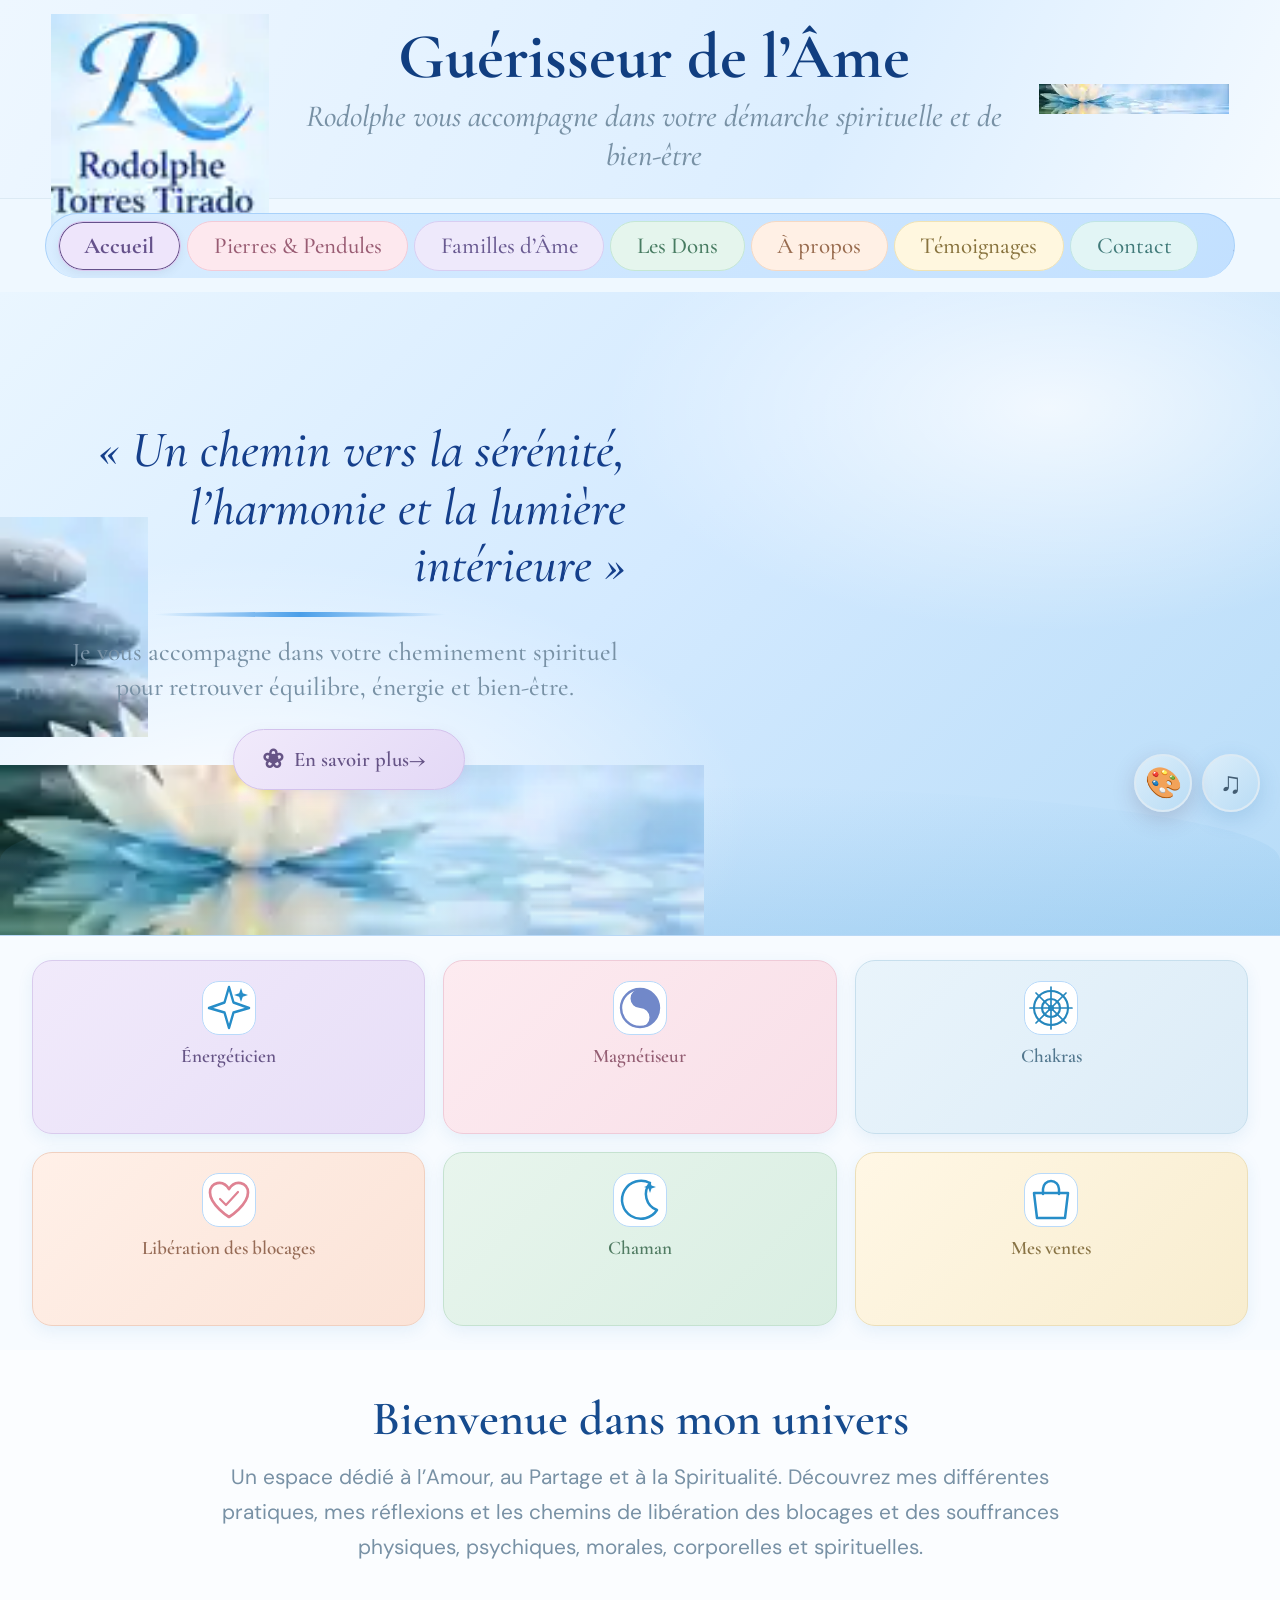
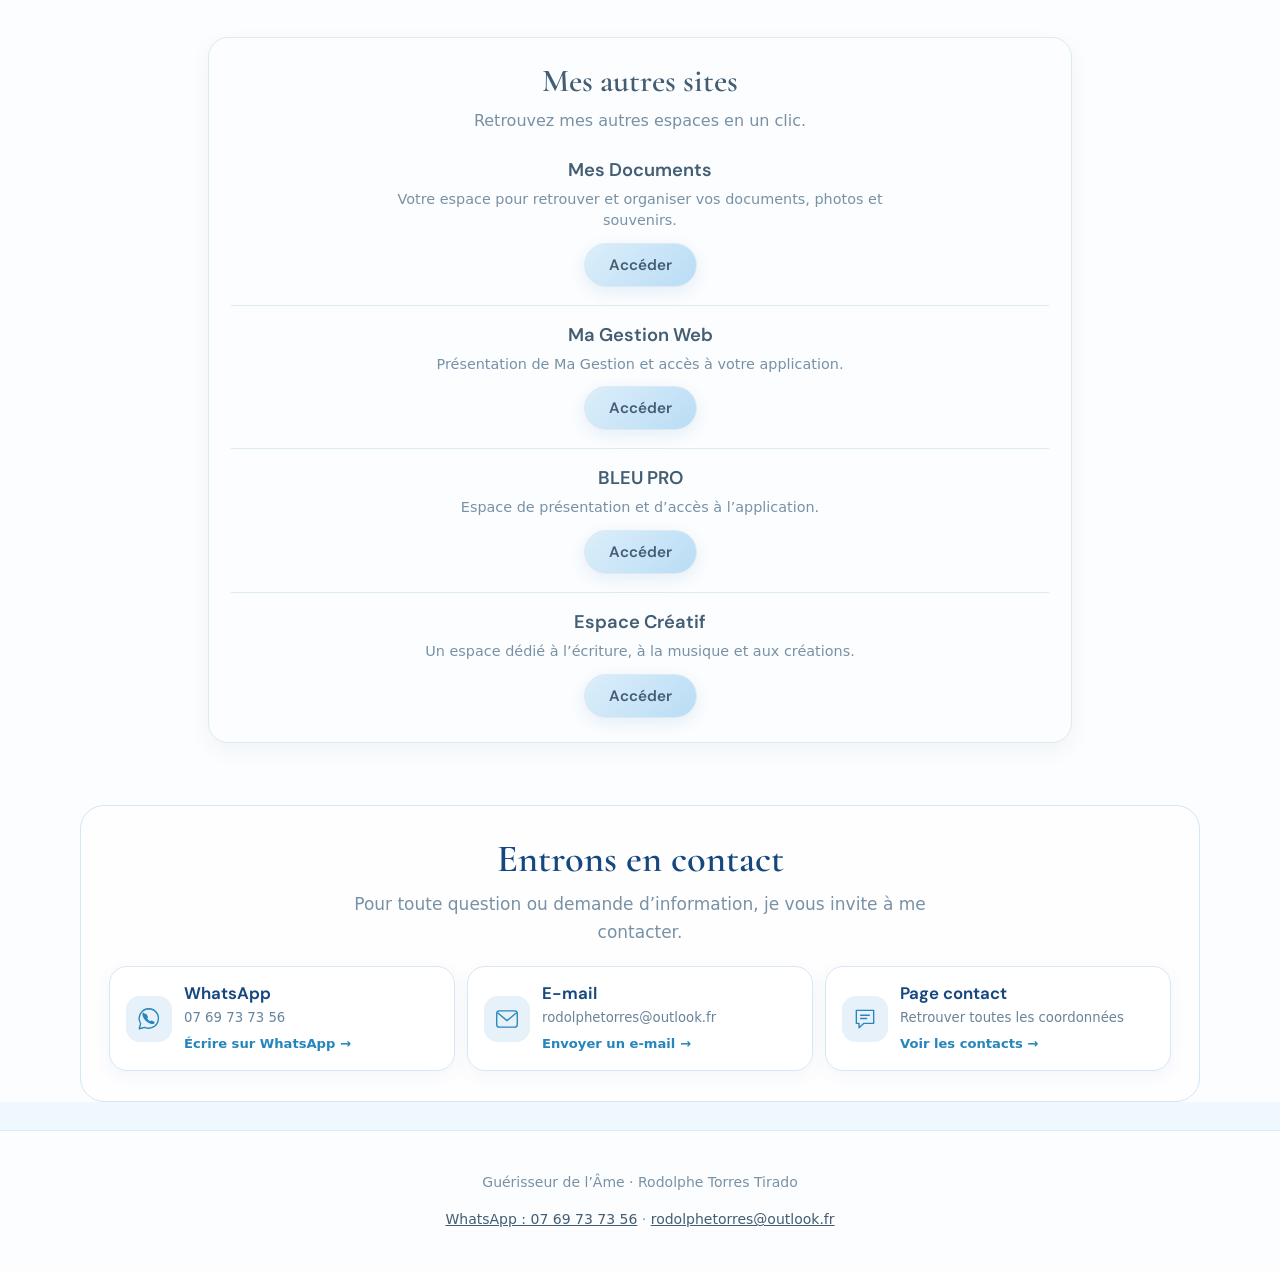
==== commit 3f26185b: "Pasteliser les boutons de navigation et d'accueil" ====
--- a/index.html
+++ b/index.html
@@ -263,6 +263,29 @@
 .music-popup-player .hero-player-link{background:linear-gradient(135deg,var(--site-soft,#dceefa),var(--site-accent,#b9dcf5))!important;color:var(--site-text,#435d73)!important}
 .music-modal-frame{height:min(42dvh,420px)!important;min-height:260px!important;margin:0 18px 16px!important;width:calc(100% - 36px)!important;border:1px solid var(--site-border,#dceaf4)!important;border-radius:14px!important}
 @media(max-width:600px){.music-float{bottom:86px!important;right:14px!important}.music-popup-player{margin:10px!important}.music-popup-player .hero-player-track{grid-template-columns:90px minmax(0,1fr)!important;gap:12px!important;padding:8px 12px 14px!important}.music-popup-player .hero-player-track>img{width:90px!important;height:90px!important}.music-popup-player .hero-player-details h3{font-size:1.15rem!important}.music-popup-player .hero-player-details>p{font-size:.9rem!important;margin-bottom:8px!important}.music-modal-frame{width:calc(100% - 20px)!important;height:38dvh!important;min-height:220px!important;margin:0 10px 12px!important}}
+
+
+/* Essai couleurs pastel par rubrique : navigation et boutons de l'accueil. */
+.site-nav a{color:#5d547c!important;border:1px solid transparent!important;transition:background .18s ease,border-color .18s ease,transform .18s ease}
+.site-nav a:nth-child(1){background:#eee5fb!important;border-color:#d9c8f0!important;color:#65518b!important}
+.site-nav a:nth-child(2){background:#fde8ee!important;border-color:#f2cbd8!important;color:#995c73!important}
+.site-nav a:nth-child(3){background:#eee9fb!important;border-color:#d8cef2!important;color:#695a91!important}
+.site-nav a:nth-child(4){background:#e5f5ed!important;border-color:#c5e7d4!important;color:#477b61!important}
+.site-nav a:nth-child(5){background:#fff0e5!important;border-color:#f5d9c4!important;color:#986b4e!important}
+.site-nav a:nth-child(6){background:#fff7df!important;border-color:#f0e3b5!important;color:#88733e!important}
+.site-nav a:nth-child(7){background:#e2f5f5!important;border-color:#c0e5e4!important;color:#427b7a!important}
+.site-nav a.active{box-shadow:inset 0 0 0 1px currentColor,0 3px 9px rgba(70,80,100,.08)!important;font-weight:700!important}
+.site-nav a:hover{filter:brightness(.97);transform:translateY(-1px)}
+.hero-learn{background:linear-gradient(135deg,#f1eafb,#e3d8f6)!important;border-color:#d3c2ec!important;color:#665486!important;box-shadow:0 5px 14px rgba(116,91,157,.12)!important}
+.hero-learn:hover{background:#e9def8!important;border-color:#c9b5e8!important}
+.service-section .service-card:nth-child(1){background:linear-gradient(135deg,#f1eafb,#e7def7)!important;border-color:#d9cbed!important;color:#665486!important}
+.service-section .service-card:nth-child(2){background:linear-gradient(135deg,#fdebf0,#f8dfe8)!important;border-color:#efcbd8!important;color:#945e73!important}
+.service-section .service-card:nth-child(3){background:linear-gradient(135deg,#e9f4fb,#dcecf7)!important;border-color:#c7dfed!important;color:#52778e!important}
+.service-section .service-card:nth-child(4){background:linear-gradient(135deg,#fff0e8,#fbe3d7)!important;border-color:#f0d0c0!important;color:#966b56!important}
+.service-section .service-card:nth-child(5){background:linear-gradient(135deg,#e8f5ed,#d9eee2)!important;border-color:#c5e2d0!important;color:#507b62!important}
+.service-section .service-card:nth-child(6){background:linear-gradient(135deg,#fff7e5,#f8edcf)!important;border-color:#ecdfb9!important;color:#887344!important}
+.service-section .service-card .service-title{color:inherit!important}
+.service-section .service-card:hover{filter:brightness(.985);border-color:currentColor!important}
 
 </style>
   <style>
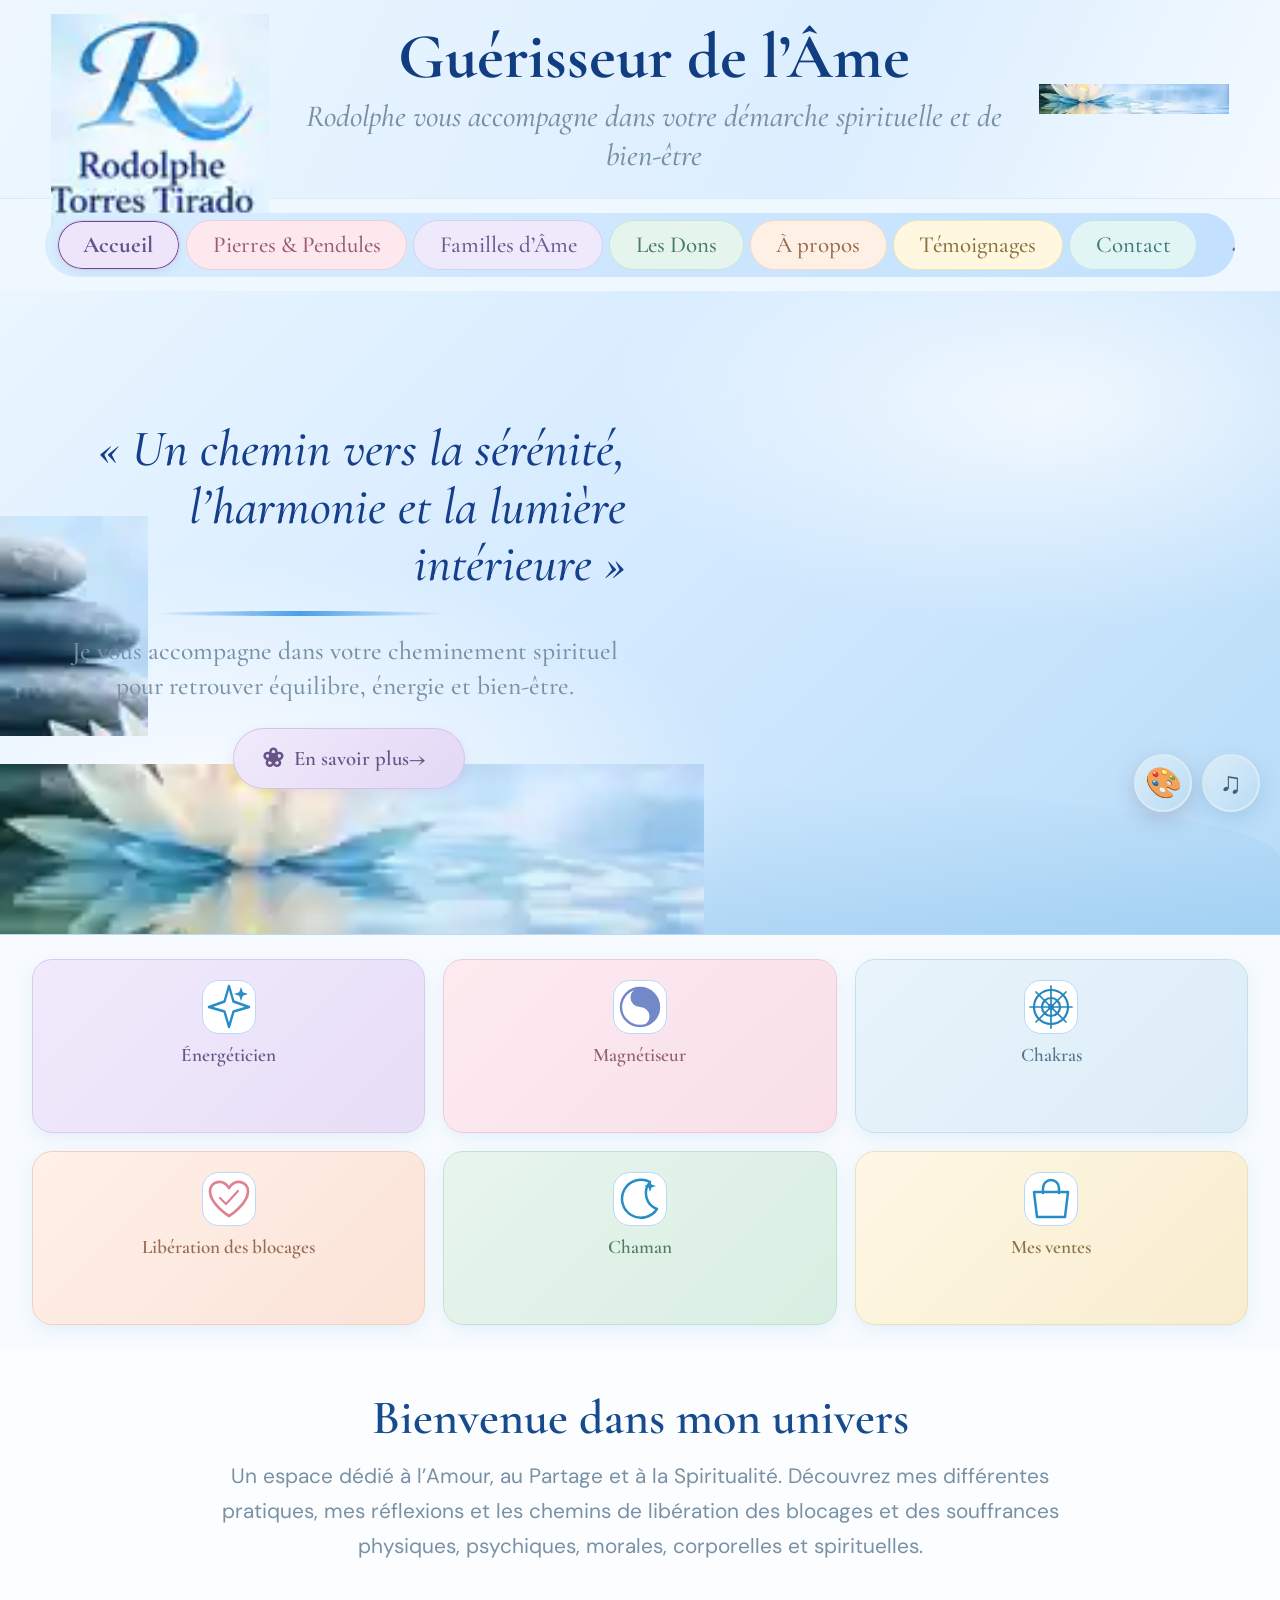
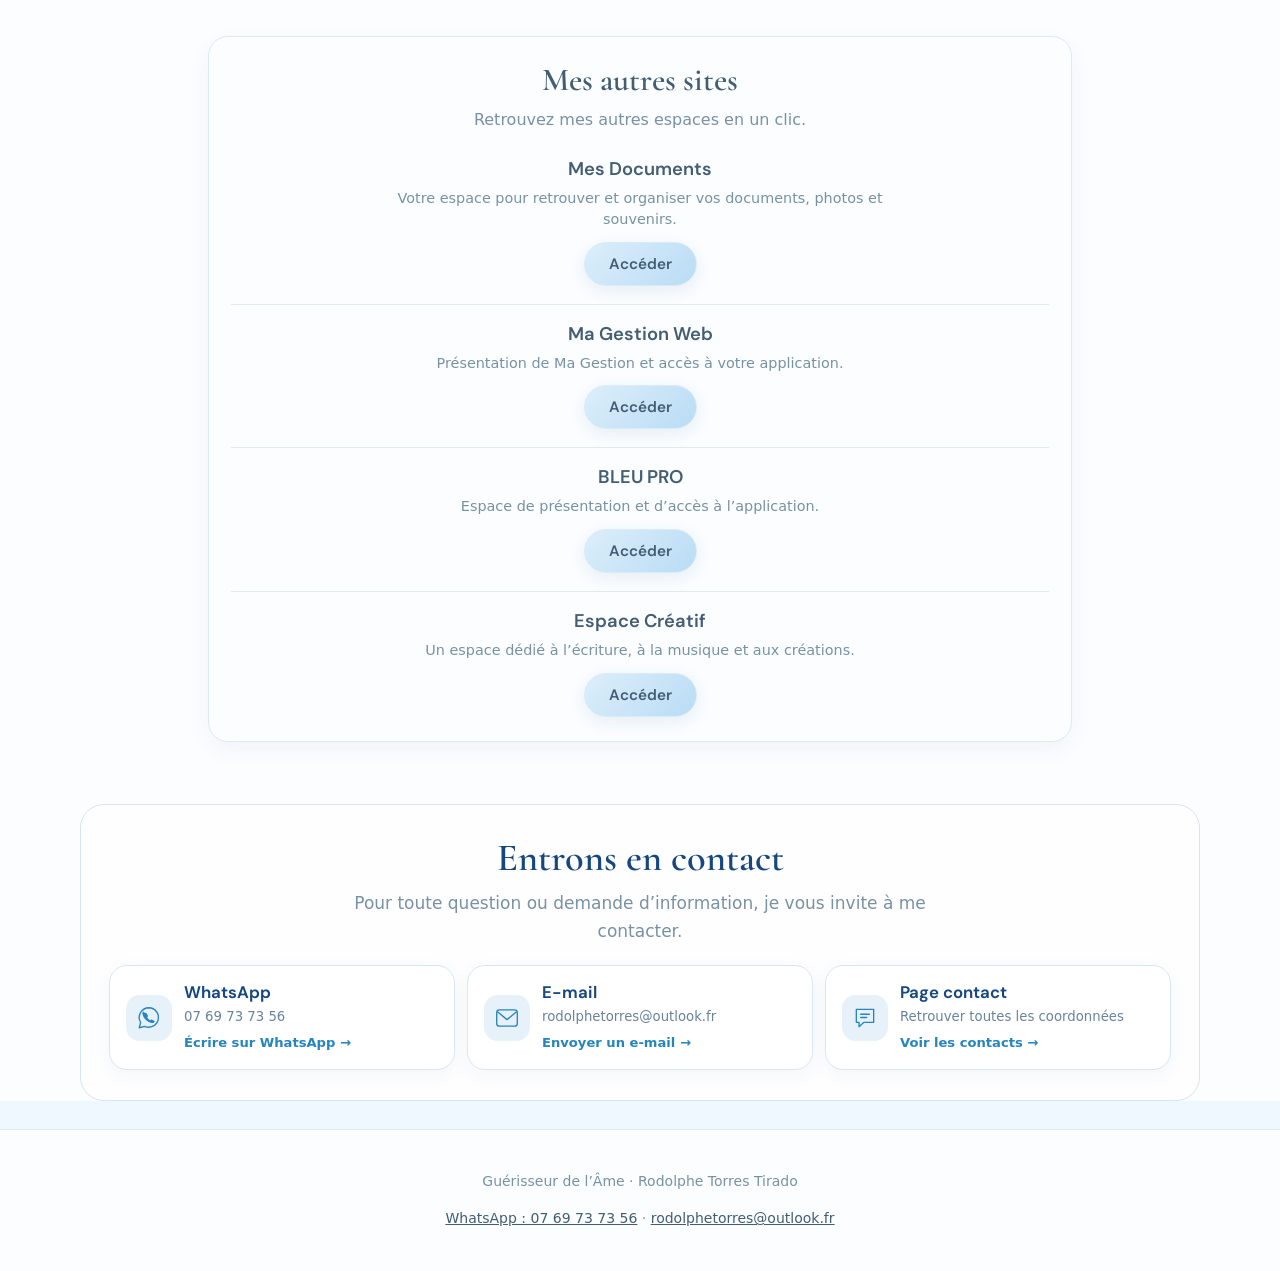
==== commit 83d029f5: "Supprimer le contour sombre de la barre des rubriques" ====
--- a/index.html
+++ b/index.html
@@ -265,6 +265,9 @@
 @media(max-width:600px){.music-float{bottom:86px!important;right:14px!important}.music-popup-player{margin:10px!important}.music-popup-player .hero-player-track{grid-template-columns:90px minmax(0,1fr)!important;gap:12px!important;padding:8px 12px 14px!important}.music-popup-player .hero-player-track>img{width:90px!important;height:90px!important}.music-popup-player .hero-player-details h3{font-size:1.15rem!important}.music-popup-player .hero-player-details>p{font-size:.9rem!important;margin-bottom:8px!important}.music-modal-frame{width:calc(100% - 20px)!important;height:38dvh!important;min-height:220px!important;margin:0 10px 12px!important}}
 
 
+
+/* Suppression du trait de contour autour de la barre arrondie des rubriques. */
+.site-nav{border:0!important;outline:0!important;}
 /* Essai couleurs pastel par rubrique : navigation et boutons de l'accueil. */
 .site-nav a{color:#5d547c!important;border:1px solid transparent!important;transition:background .18s ease,border-color .18s ease,transform .18s ease}
 .site-nav a:nth-child(1){background:#eee5fb!important;border-color:#d9c8f0!important;color:#65518b!important}
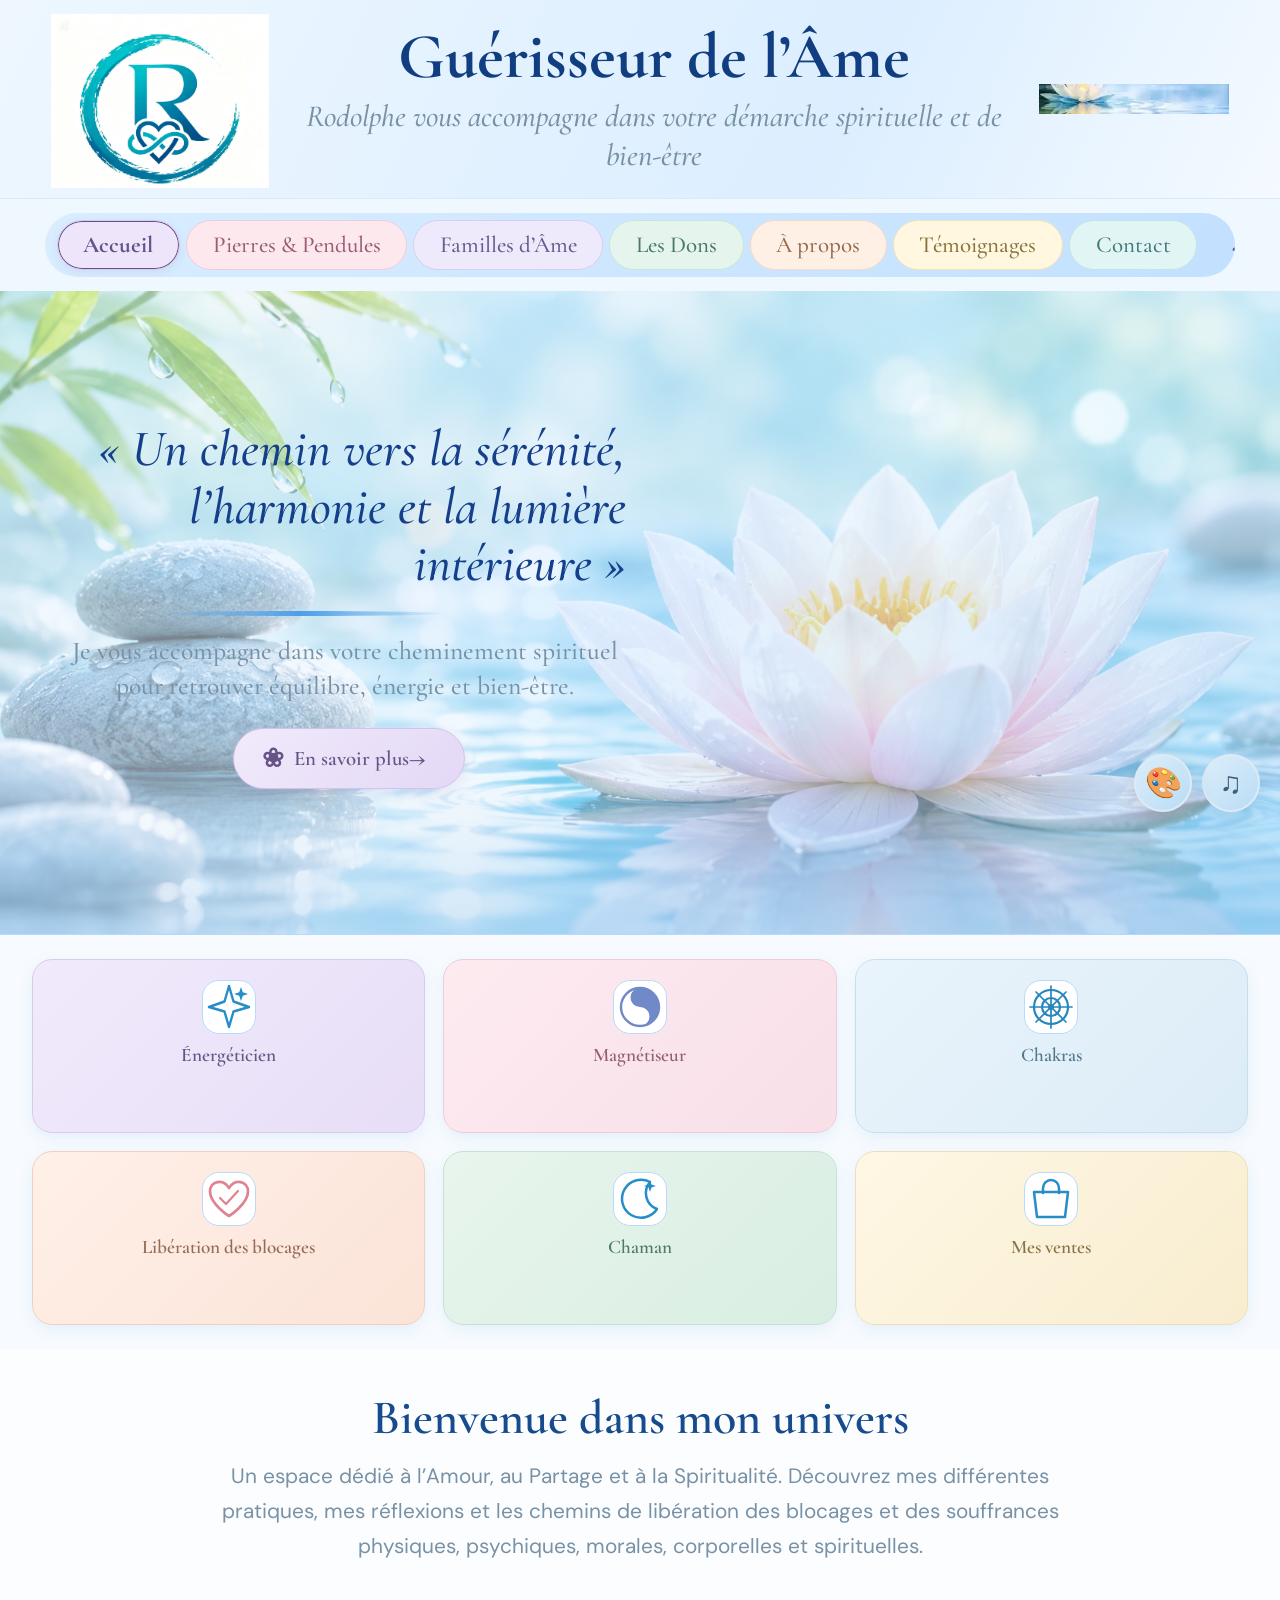
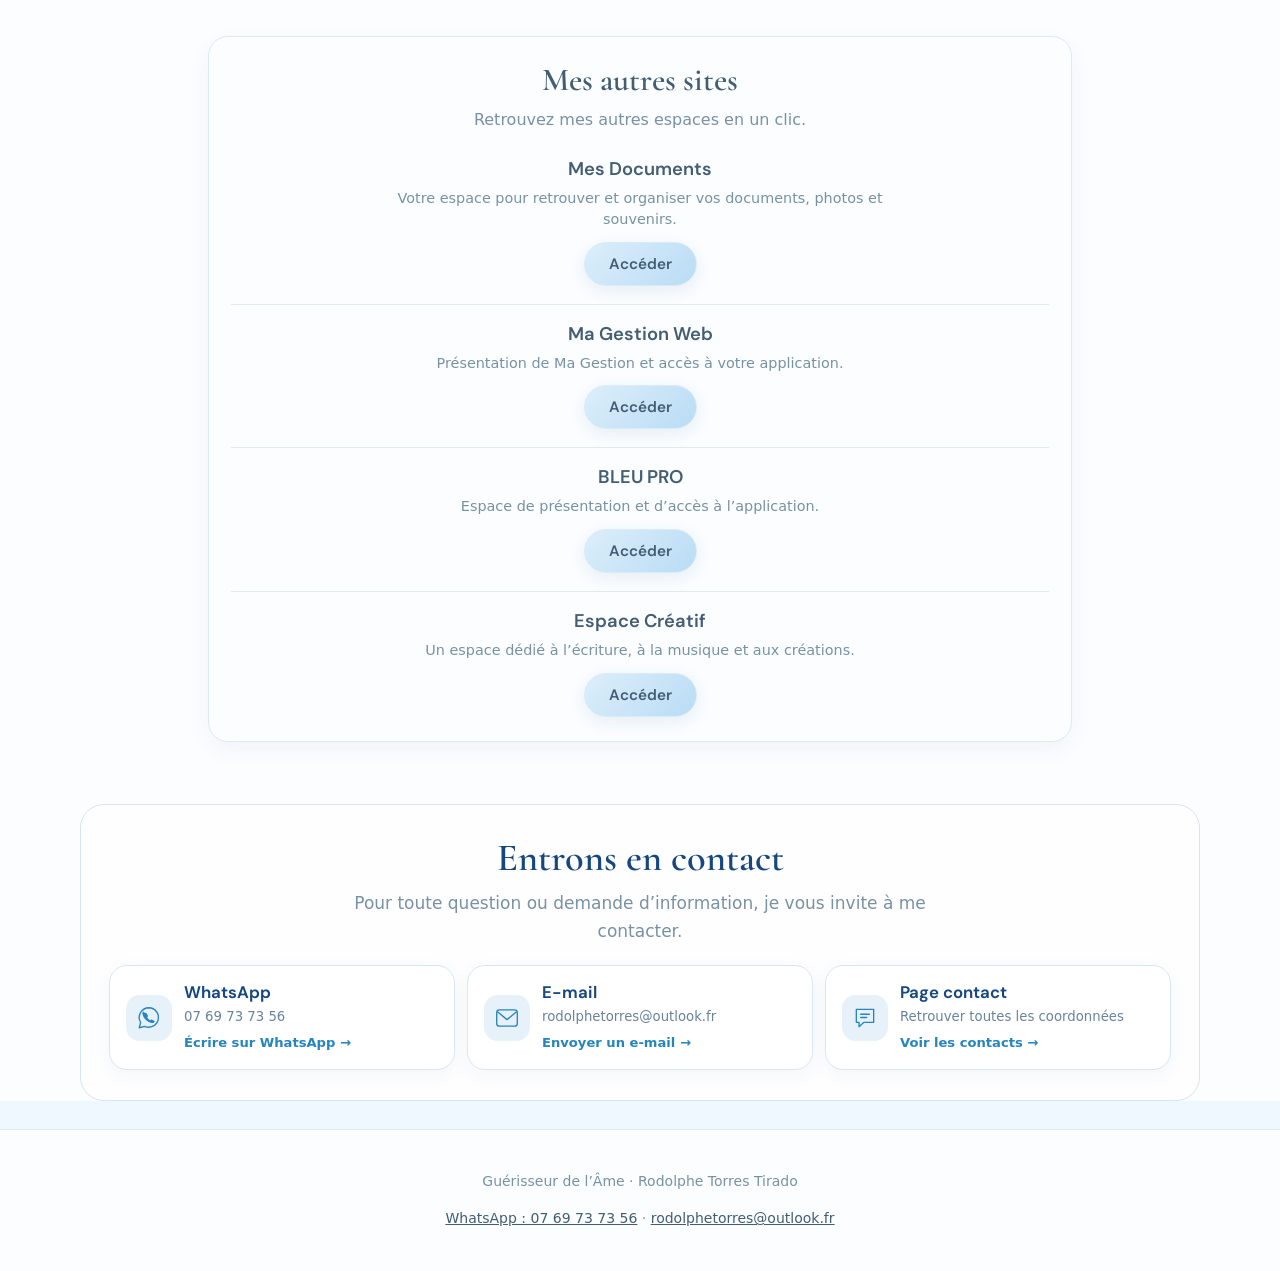
==== commit c4001434: "Remplacer les photos de l’accueil par le nouveau nénuphar et actualiser le logo" ====
--- a/index.html
+++ b/index.html
@@ -154,9 +154,8 @@
 .hero-main{position:relative;isolation:isolate;overflow:hidden;padding:0;min-height:500px;background:linear-gradient(130deg,#d3eaff 0%,#e8f5ff 50%,#c6e4ff 100%);border-bottom:1px solid #b9d8f6}
 .hero-main:before{content:"";position:absolute;inset:0;z-index:-2;background:radial-gradient(ellipse at 30% 20%,rgba(255,255,255,.92),transparent 40%),radial-gradient(ellipse at 85% 50%,rgba(111,180,236,.24),transparent 44%),linear-gradient(180deg,#eaf5ff,#b8ddff)}
 .hero-main:after{content:"";position:absolute;left:0;right:0;bottom:0;height:150px;z-index:-1;background:linear-gradient(180deg,transparent,rgba(81,163,220,.2));border-radius:50% 50% 0 0}
-.hero-scene-images{position:absolute;inset:0;z-index:-1;pointer-events:none}
-.scene-stones{position:absolute;left:0;top:24%;width:130px;height:190px;object-fit:cover;object-position:left center;opacity:.95}
-.scene-lotus{position:absolute;left:0;bottom:0;width:min(56vw,780px);height:145px;object-fit:cover;object-position:left bottom;opacity:.95}
+.hero-scene-images{position:absolute;inset:0;z-index:-1;pointer-events:none;overflow:hidden}
+.scene-nenuphar{position:absolute;inset:0;width:100%;height:100%;object-fit:cover;object-position:center 55%;opacity:.48}
 .hero-content{display:grid;grid-template-columns:minmax(0,1fr) minmax(280px,.82fr);gap:30px;align-items:center;max-width:1450px;min-height:500px;margin:0 auto;padding:36px clamp(22px,5vw,72px) 140px}
 .hero-copy{text-align:center;max-width:760px;margin:0 auto}
 .hero-quote{margin:0;color:#153f8b;font:italic 500 clamp(2rem,4.3vw,3.8rem)/1.18 "Cormorant Garamond",Georgia,serif}
@@ -454,7 +453,7 @@
 <body>
   <header class="brand-header">
     <a class="brand-mark" href="index.html" aria-label="Guérisseur de l’Âme — Accueil">
-      <img data-reference-image="brand" alt="Logo R — Rodolphe Torres Tirado">
+      <img src="logos.JPG" alt="Logo Guérisseur de l’Âme — Rodolphe Torres Tirado">
     </a>
     <div class="brand-heading">
       <h1>Guérisseur de l’Âme</h1>
@@ -477,8 +476,7 @@
   <main>
     <section class="hero-main" aria-labelledby="accueil-titre">
       <div class="hero-scene-images" aria-hidden="true">
-        <img class="scene-stones" data-reference-image="stones" alt="">
-        <img class="scene-lotus" data-reference-image="lotus" alt="">
+        <img class="scene-nenuphar" src="Ne%CC%81nuphar%2C%20gue%CC%81risseur%20de%20l%E2%80%99a%CC%82me.PNG" alt="">
       </div>
       <div class="hero-content">
         <div class="hero-copy">
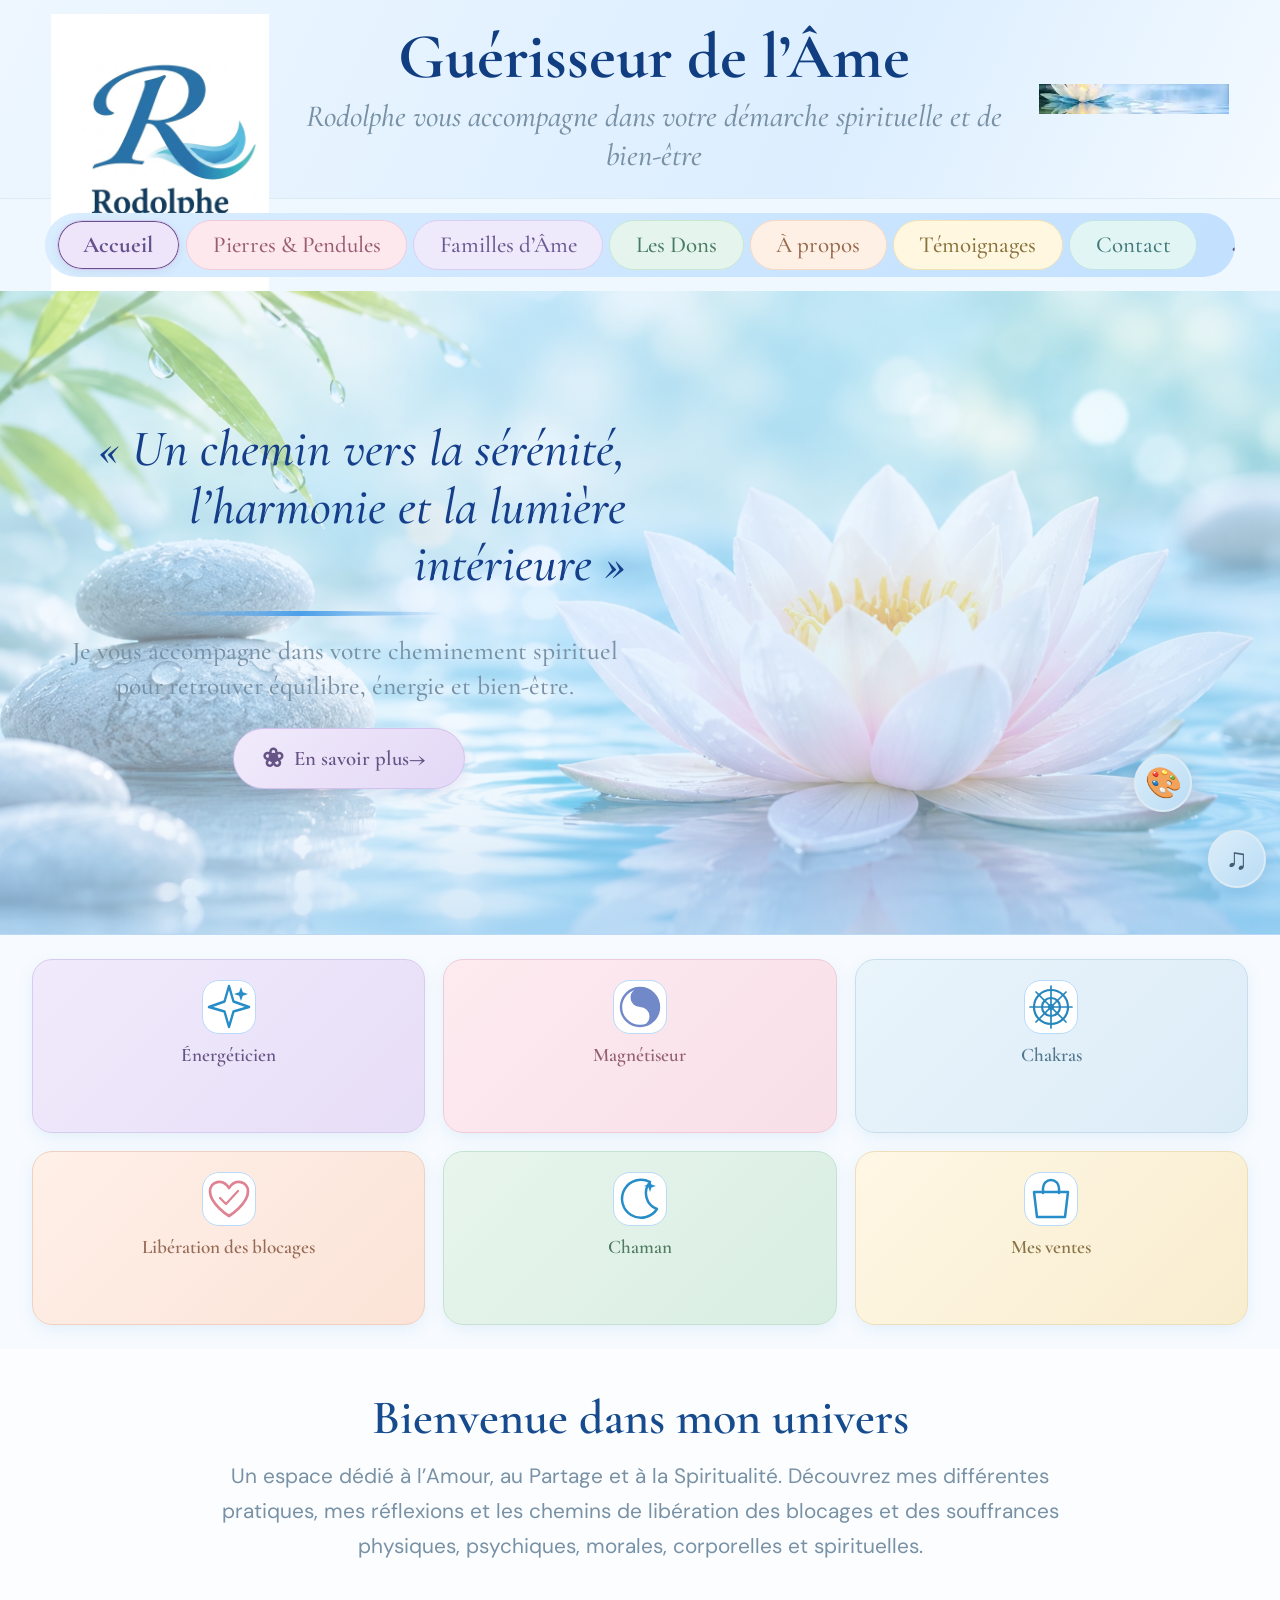
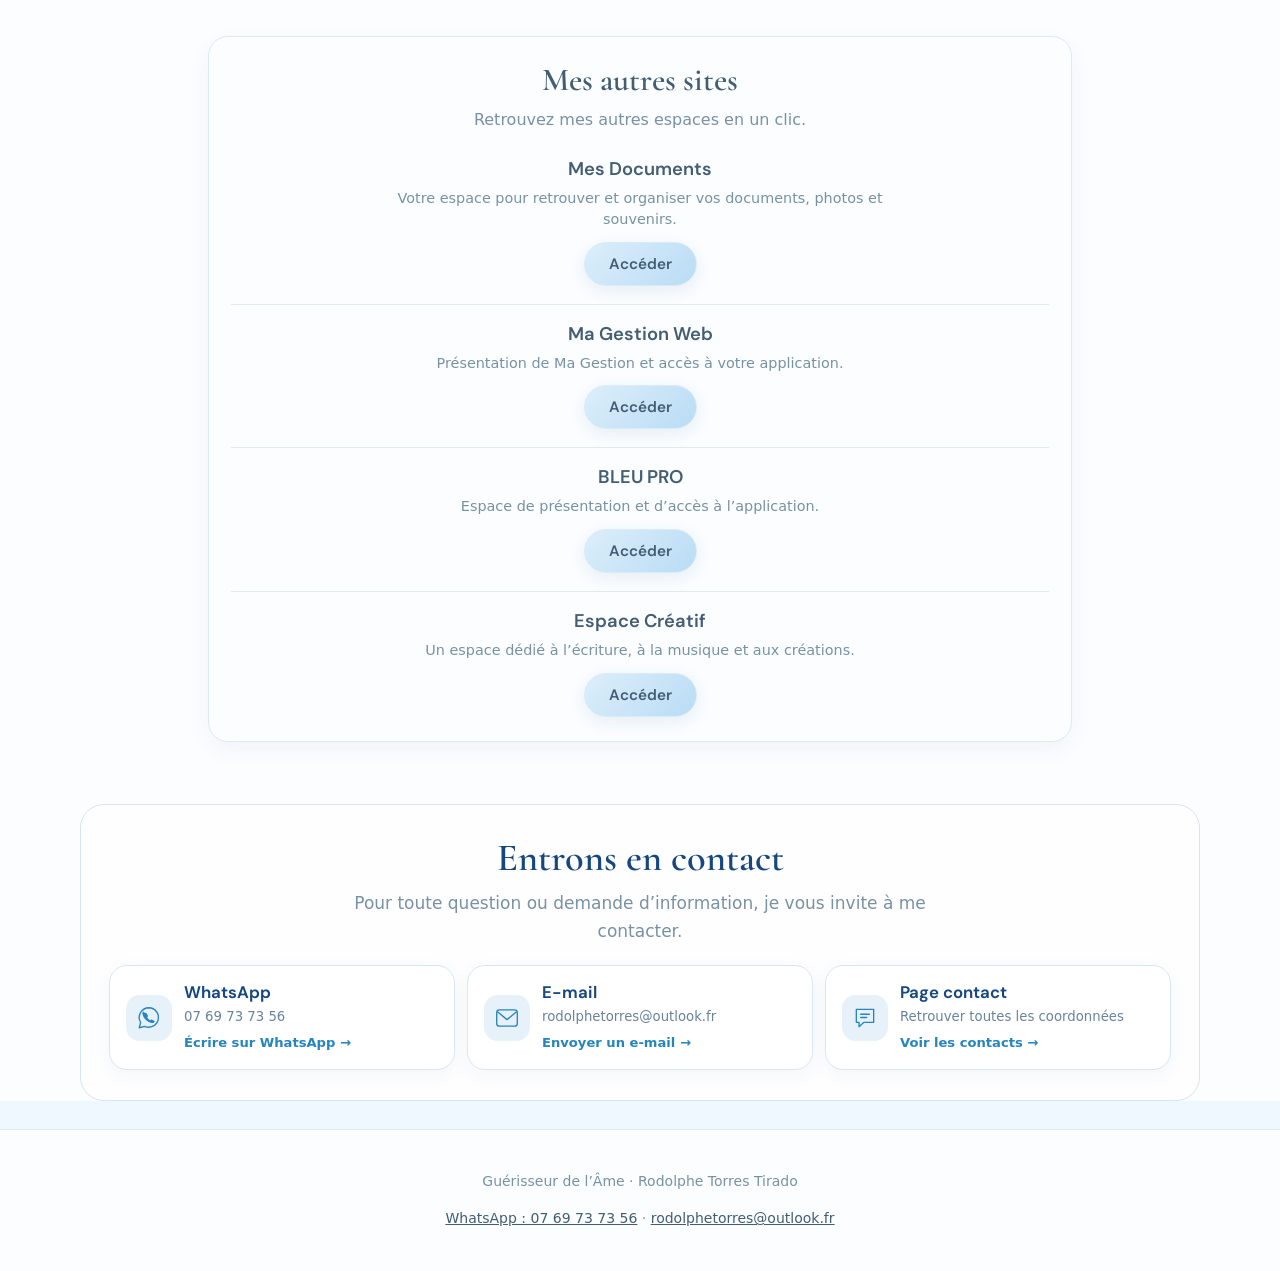
==== commit ed52820e: "Utiliser le logo Rodolphe Torres Tirado et abaisser le bouton flottant" ====
--- a/index.html
+++ b/index.html
@@ -427,7 +427,7 @@
 
 
 /* Petit bouton d'accès uniquement : le lecteur reste exclusivement dans la fenêtre pop-up. */
-.music-float{position:fixed!important;right:20px!important;bottom:88px!important;top:auto!important;z-index:10010!important;display:grid!important;place-items:center!important;width:58px!important;height:58px!important;border:2px solid #fff!important;border-radius:50%!important;background:linear-gradient(145deg,#4ba4e6,#1678c8)!important;color:#fff!important;font-size:30px!important;line-height:1!important;box-shadow:0 7px 22px rgba(32,115,187,.3)!important;cursor:pointer!important}
+.music-float{position:fixed!important;right:14px!important;bottom:calc(12px + env(safe-area-inset-bottom))!important;top:auto!important;z-index:10010!important;display:grid!important;place-items:center!important;width:58px!important;height:58px!important;border:2px solid #fff!important;border-radius:50%!important;background:linear-gradient(145deg,#4ba4e6,#1678c8)!important;color:#fff!important;font-size:30px!important;line-height:1!important;box-shadow:0 7px 22px rgba(32,115,187,.3)!important;cursor:pointer!important}
 .music-float:hover{transform:translateY(-2px);filter:brightness(1.05)}
 .music-float:after{content:none!important}
 
@@ -453,7 +453,7 @@
 <body>
   <header class="brand-header">
     <a class="brand-mark" href="index.html" aria-label="Guérisseur de l’Âme — Accueil">
-      <img src="logos.JPG" alt="Logo Guérisseur de l’Âme — Rodolphe Torres Tirado">
+      <img src="Logos Rodolphe Torres Tirado.jpeg" alt="Logo Guérisseur de l’Âme — Rodolphe Torres Tirado">
     </a>
     <div class="brand-heading">
       <h1>Guérisseur de l’Âme</h1>
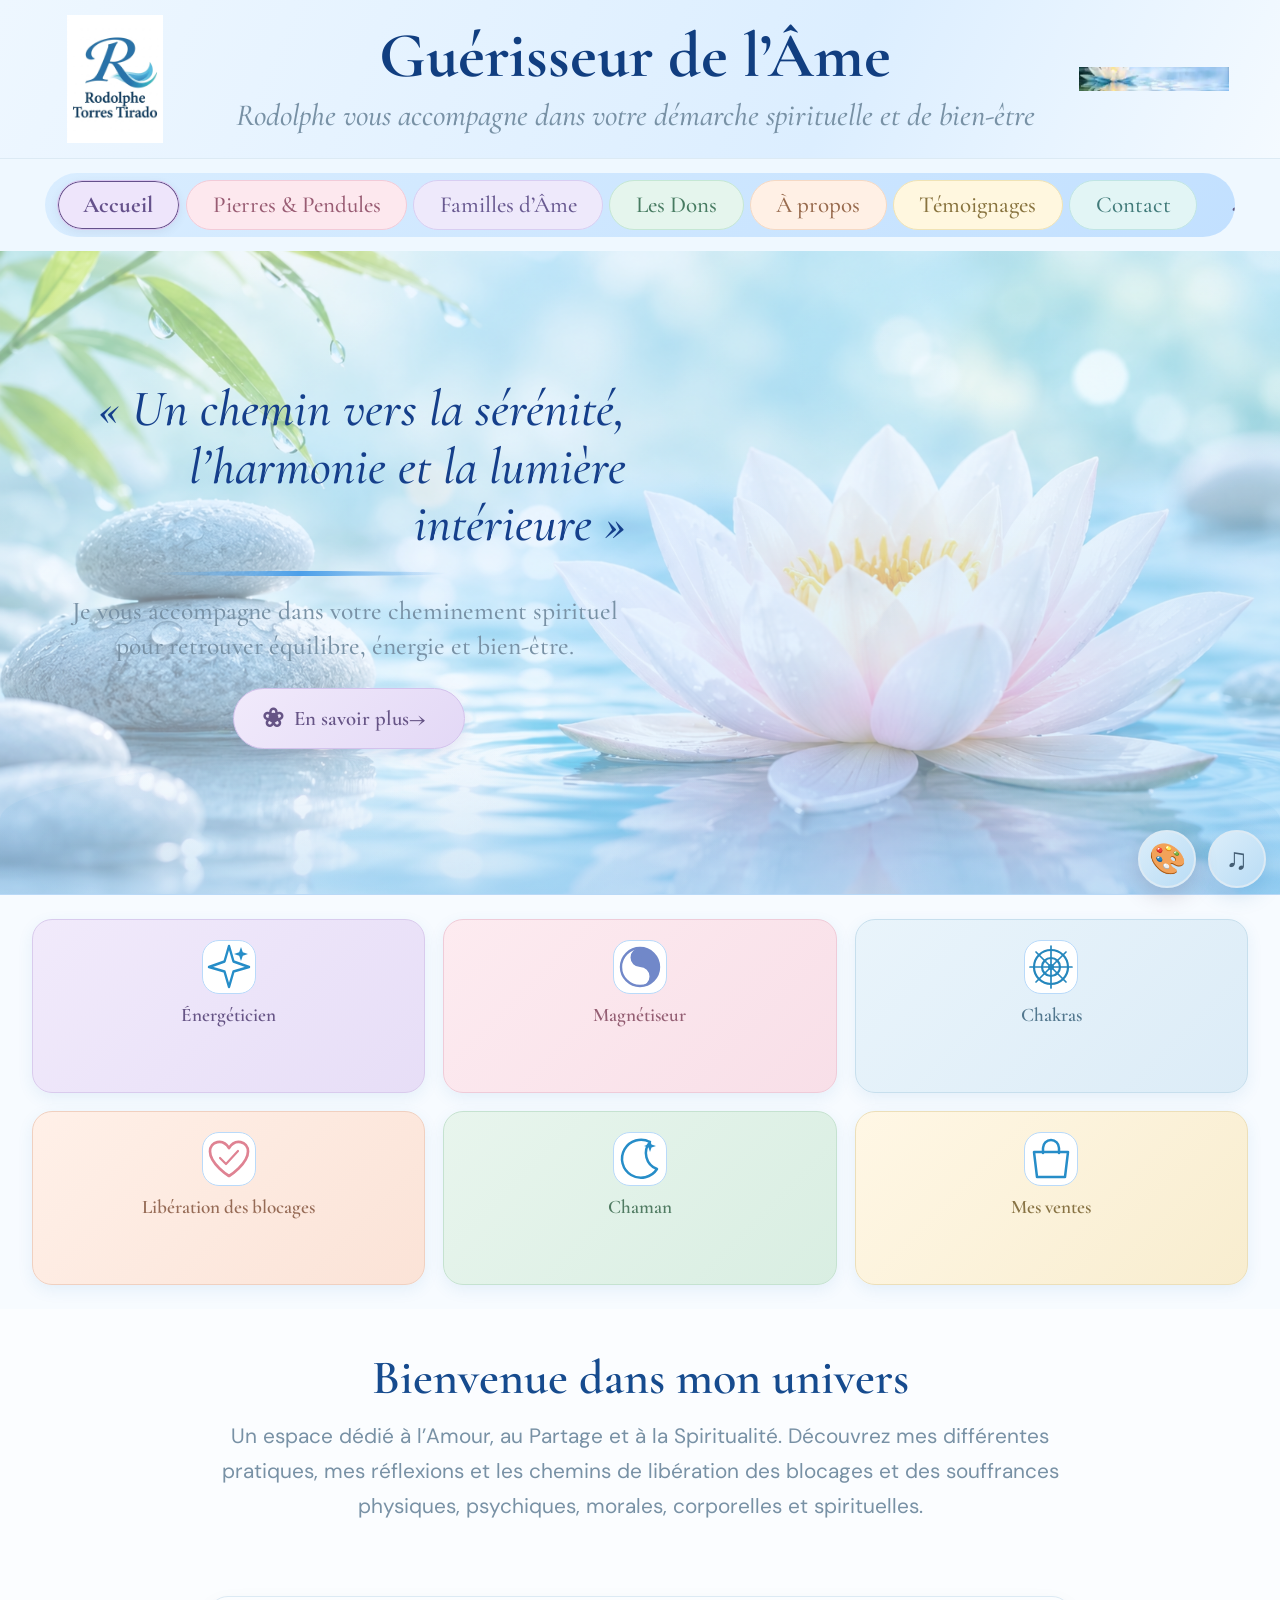
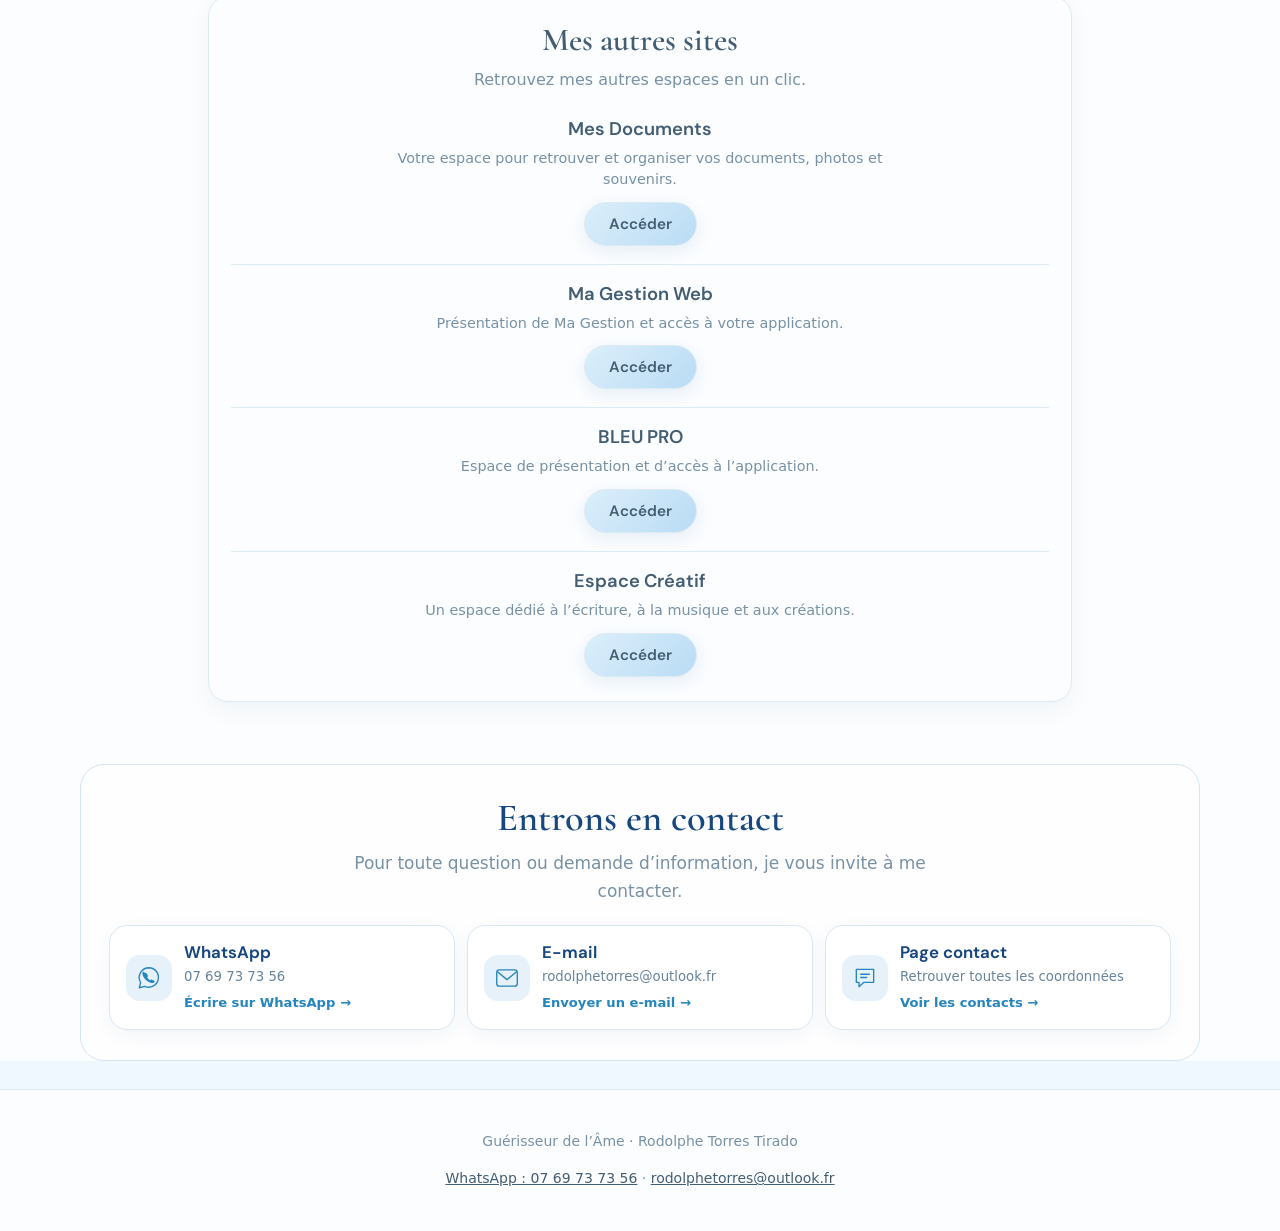
==== commit 11267157: "Reduce header logo to fit its blue frame" ====
--- a/index.html
+++ b/index.html
@@ -289,6 +289,10 @@
 .service-section .service-card .service-title{color:inherit!important}
 .service-section .service-card:hover{filter:brightness(.985);border-color:currentColor!important}
 
+
+/* Ajustement demandé : logo contenu dans son cadre et bouton couleurs aligné sur Musique. */
+@media(min-width:651px){.brand-header{grid-template-columns:140px minmax(0,1fr) 150px!important}.brand-mark{width:128px!important;height:128px!important;max-height:128px!important;overflow:hidden}}
+@media(max-width:650px){.brand-header{grid-template-columns:64px minmax(0,1fr)!important}.brand-mark{width:62px!important;height:64px!important;max-height:64px!important;overflow:hidden}}
 </style>
   <style>
     /* Accueil reconstruit en vrais éléments HTML : aucun visuel de page aplati en image. */
@@ -453,7 +457,7 @@
 <body>
   <header class="brand-header">
     <a class="brand-mark" href="index.html" aria-label="Guérisseur de l’Âme — Accueil">
-      <img src="Logos Rodolphe Torres Tirado.jpeg" alt="Logo Guérisseur de l’Âme — Rodolphe Torres Tirado">
+      <img src="Logos%20Rodolphe%20Torres%20Tirado.jpeg" alt="Logo Guérisseur de l’Âme — Rodolphe Torres Tirado">
     </a>
     <div class="brand-heading">
       <h1>Guérisseur de l’Âme</h1>
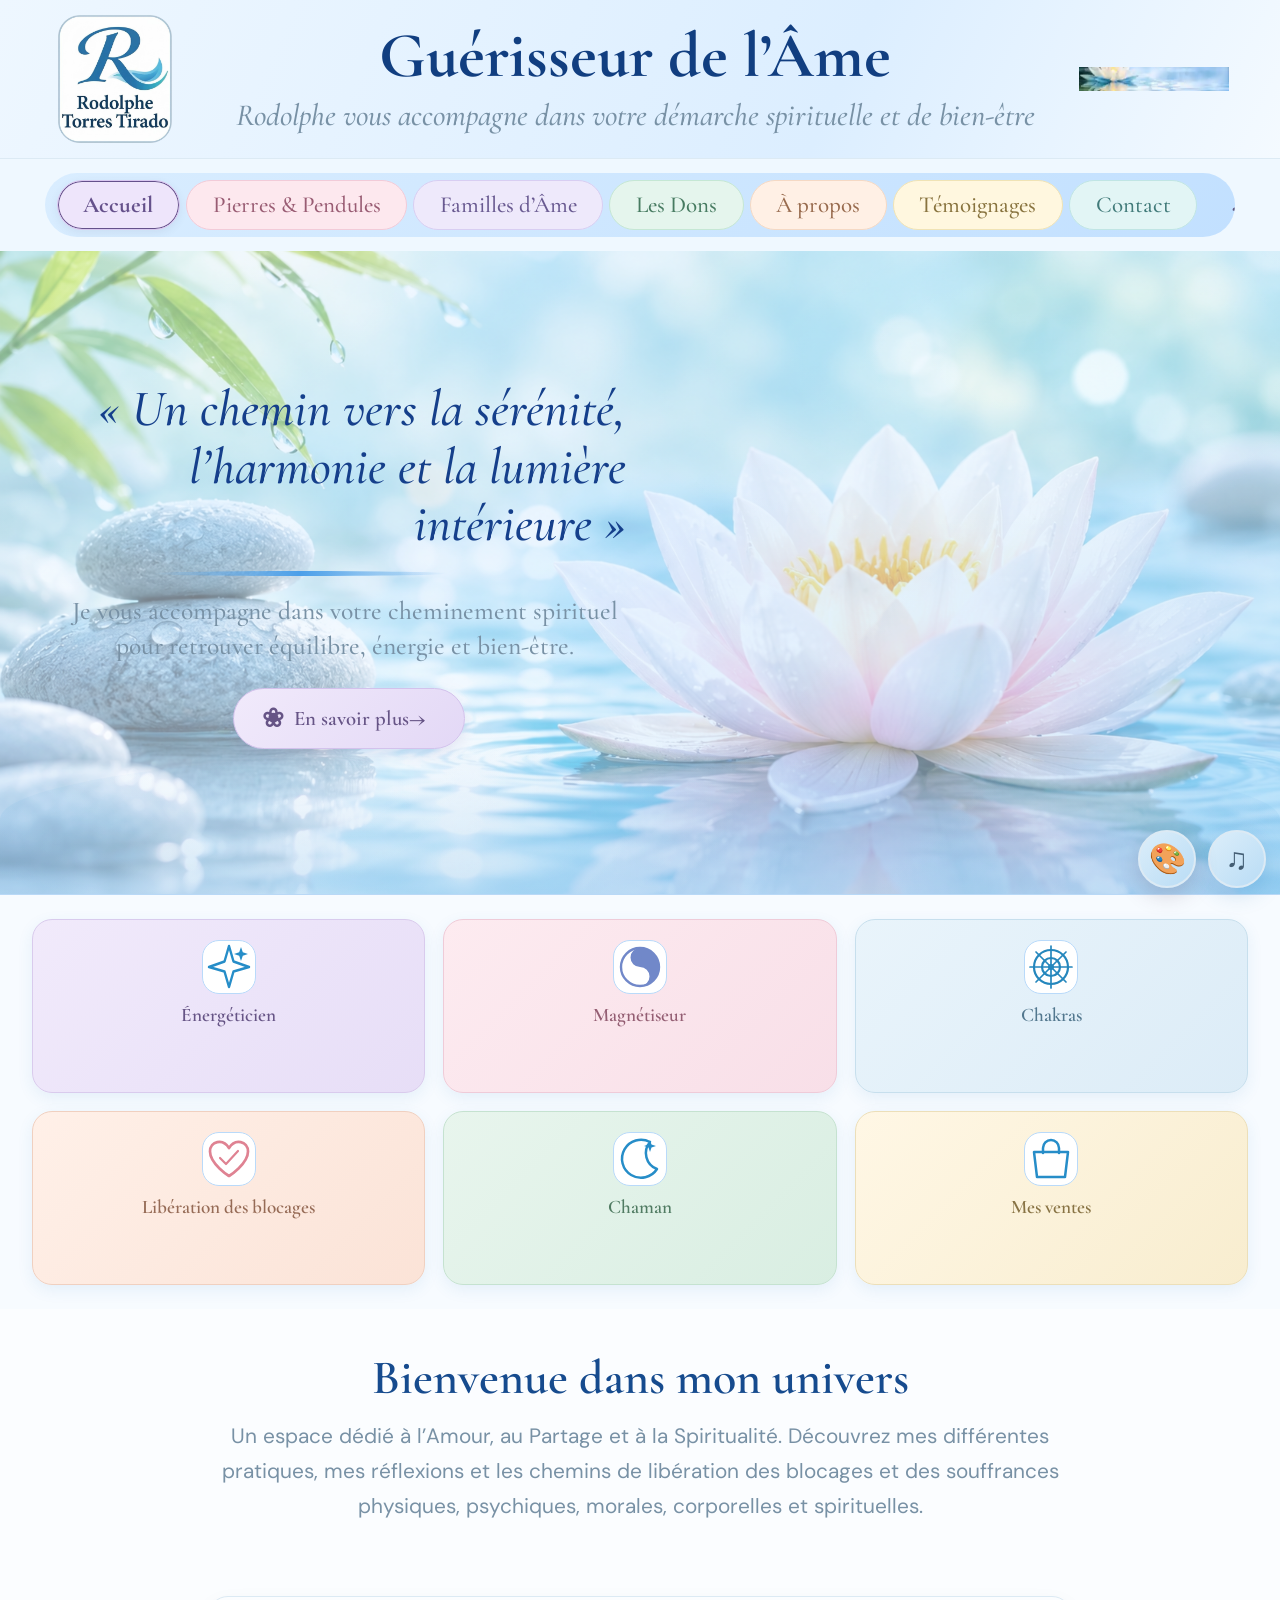
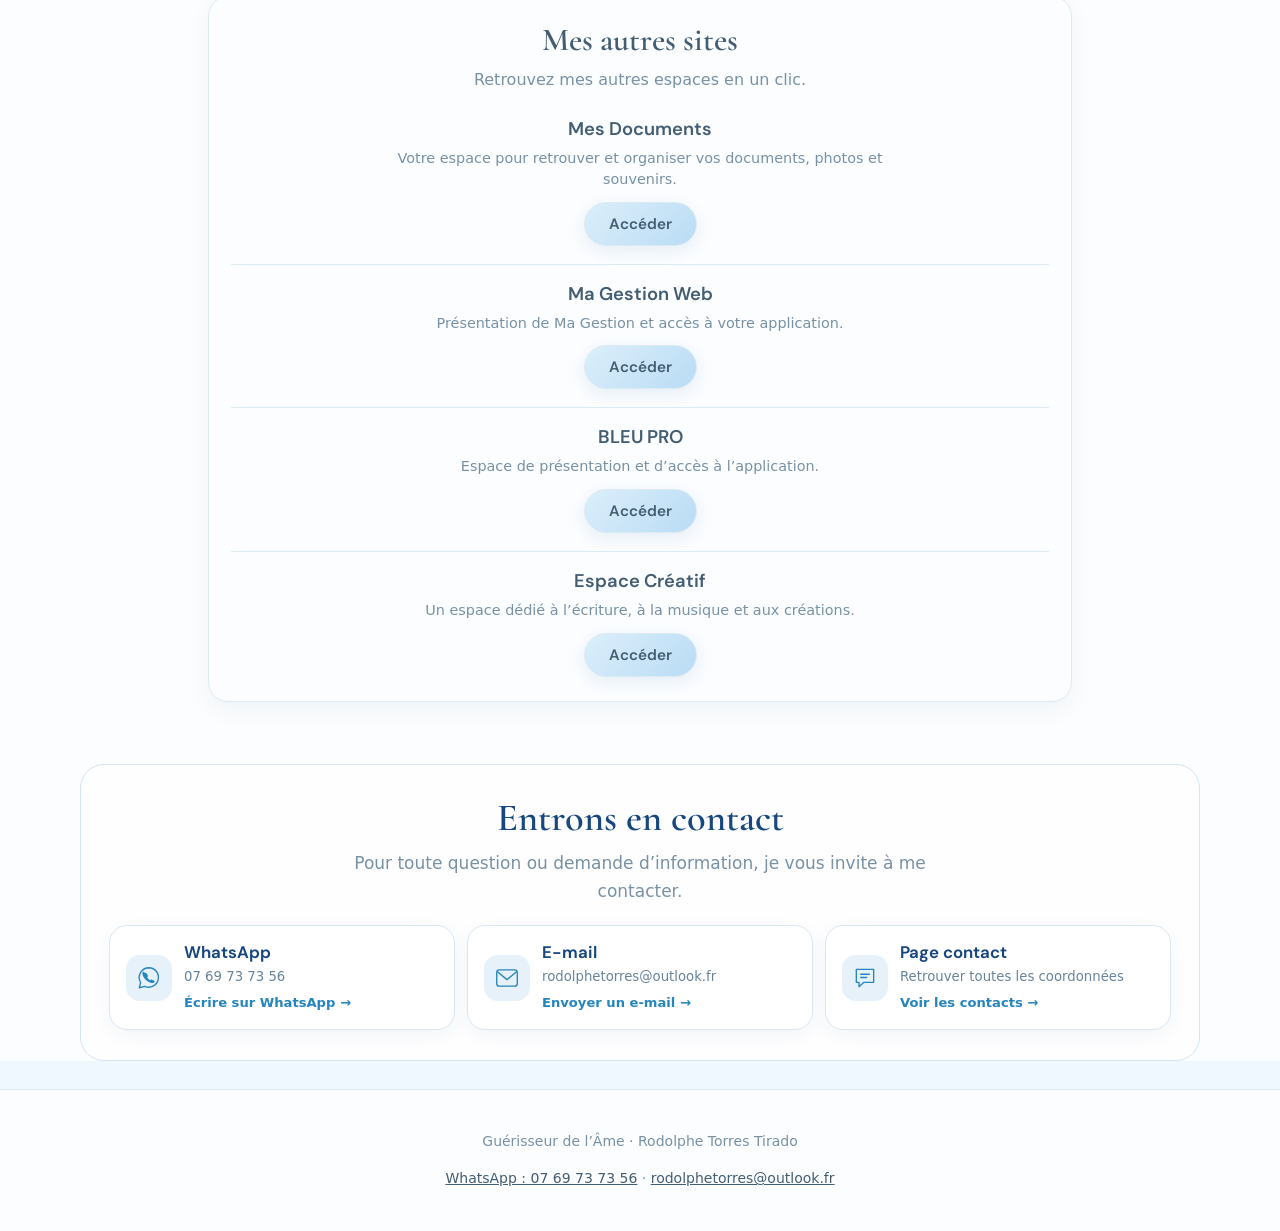
==== commit 002ac648: "Prévisualisation du logo arrondi sur l’accueil" ====
--- a/index.html
+++ b/index.html
@@ -457,7 +457,7 @@
 <body>
   <header class="brand-header">
     <a class="brand-mark" href="index.html" aria-label="Guérisseur de l’Âme — Accueil">
-      <img src="Logos%20Rodolphe%20Torres%20Tirado.jpeg" alt="Logo Guérisseur de l’Âme — Rodolphe Torres Tirado">
+      <img src="rodolphe_torres_tirado_arrondi.png" alt="Logo Guérisseur de l’Âme — Rodolphe Torres Tirado">
     </a>
     <div class="brand-heading">
       <h1>Guérisseur de l’Âme</h1>
